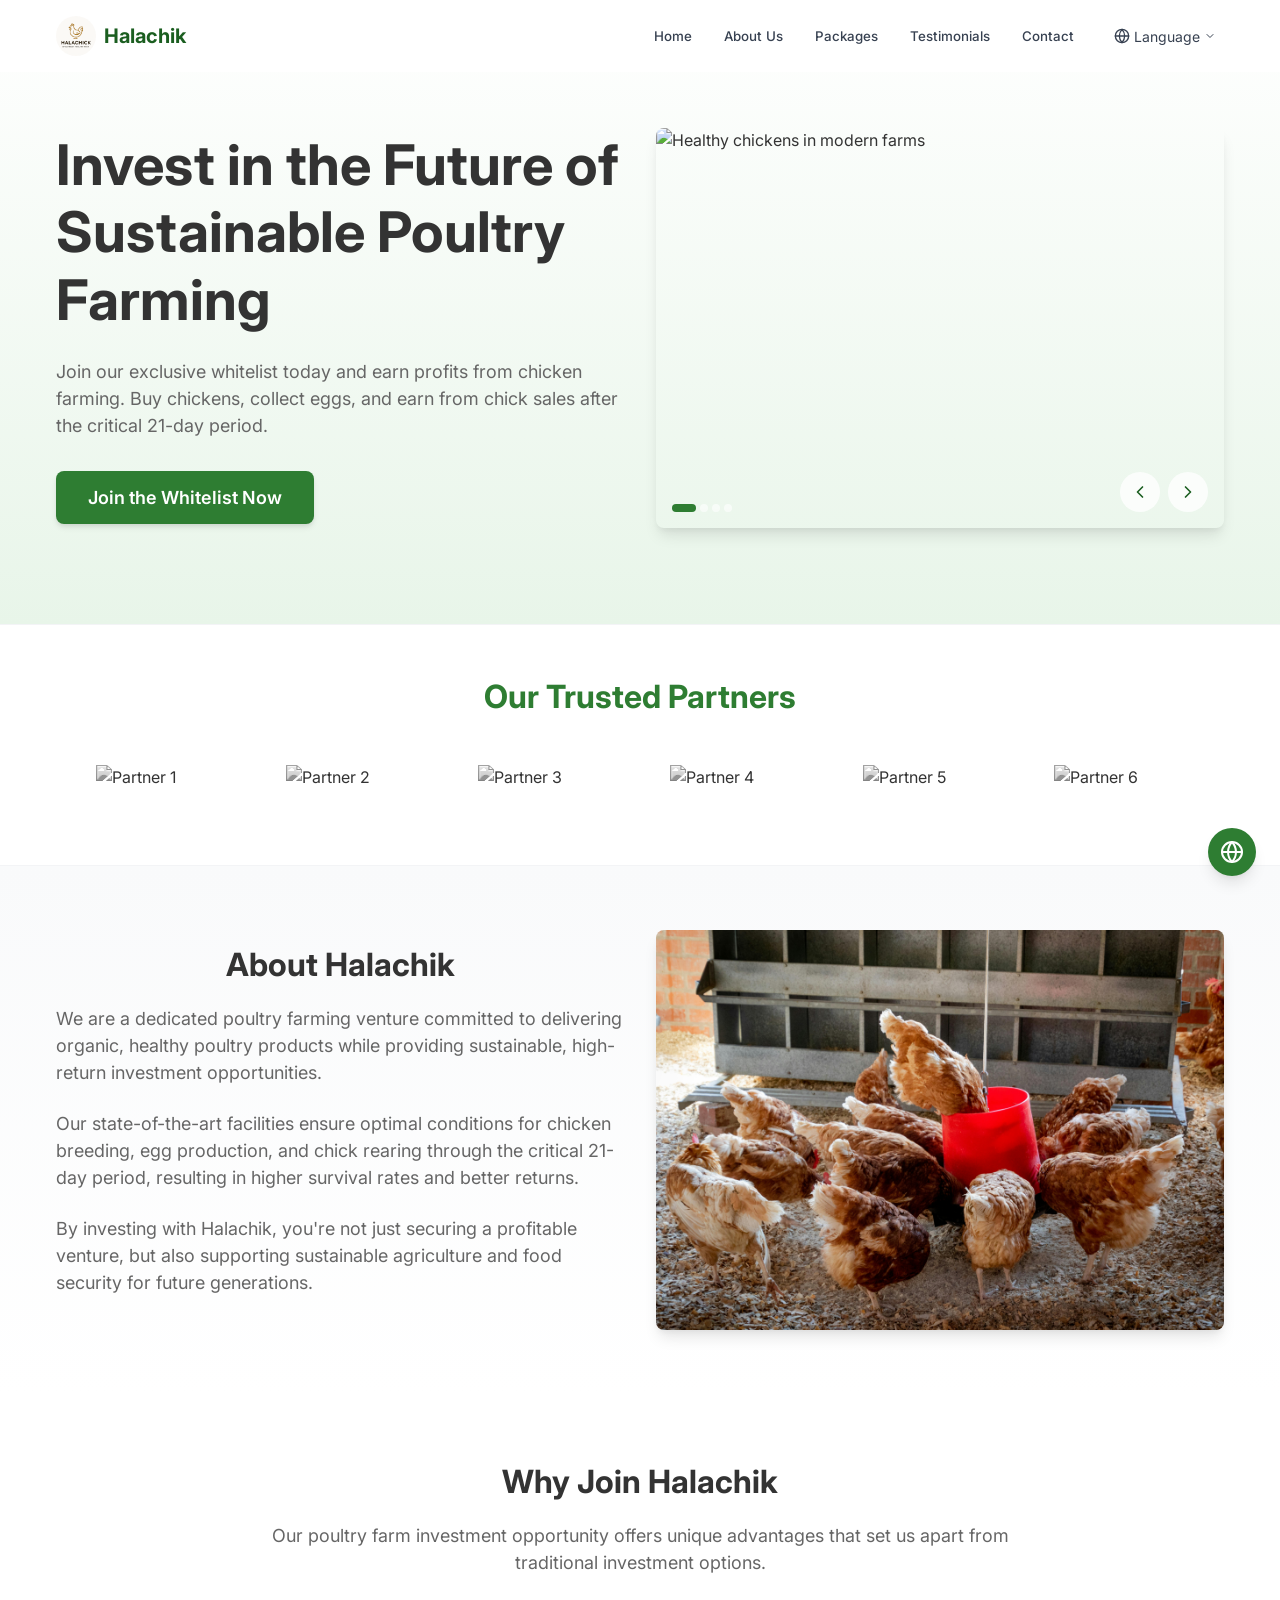
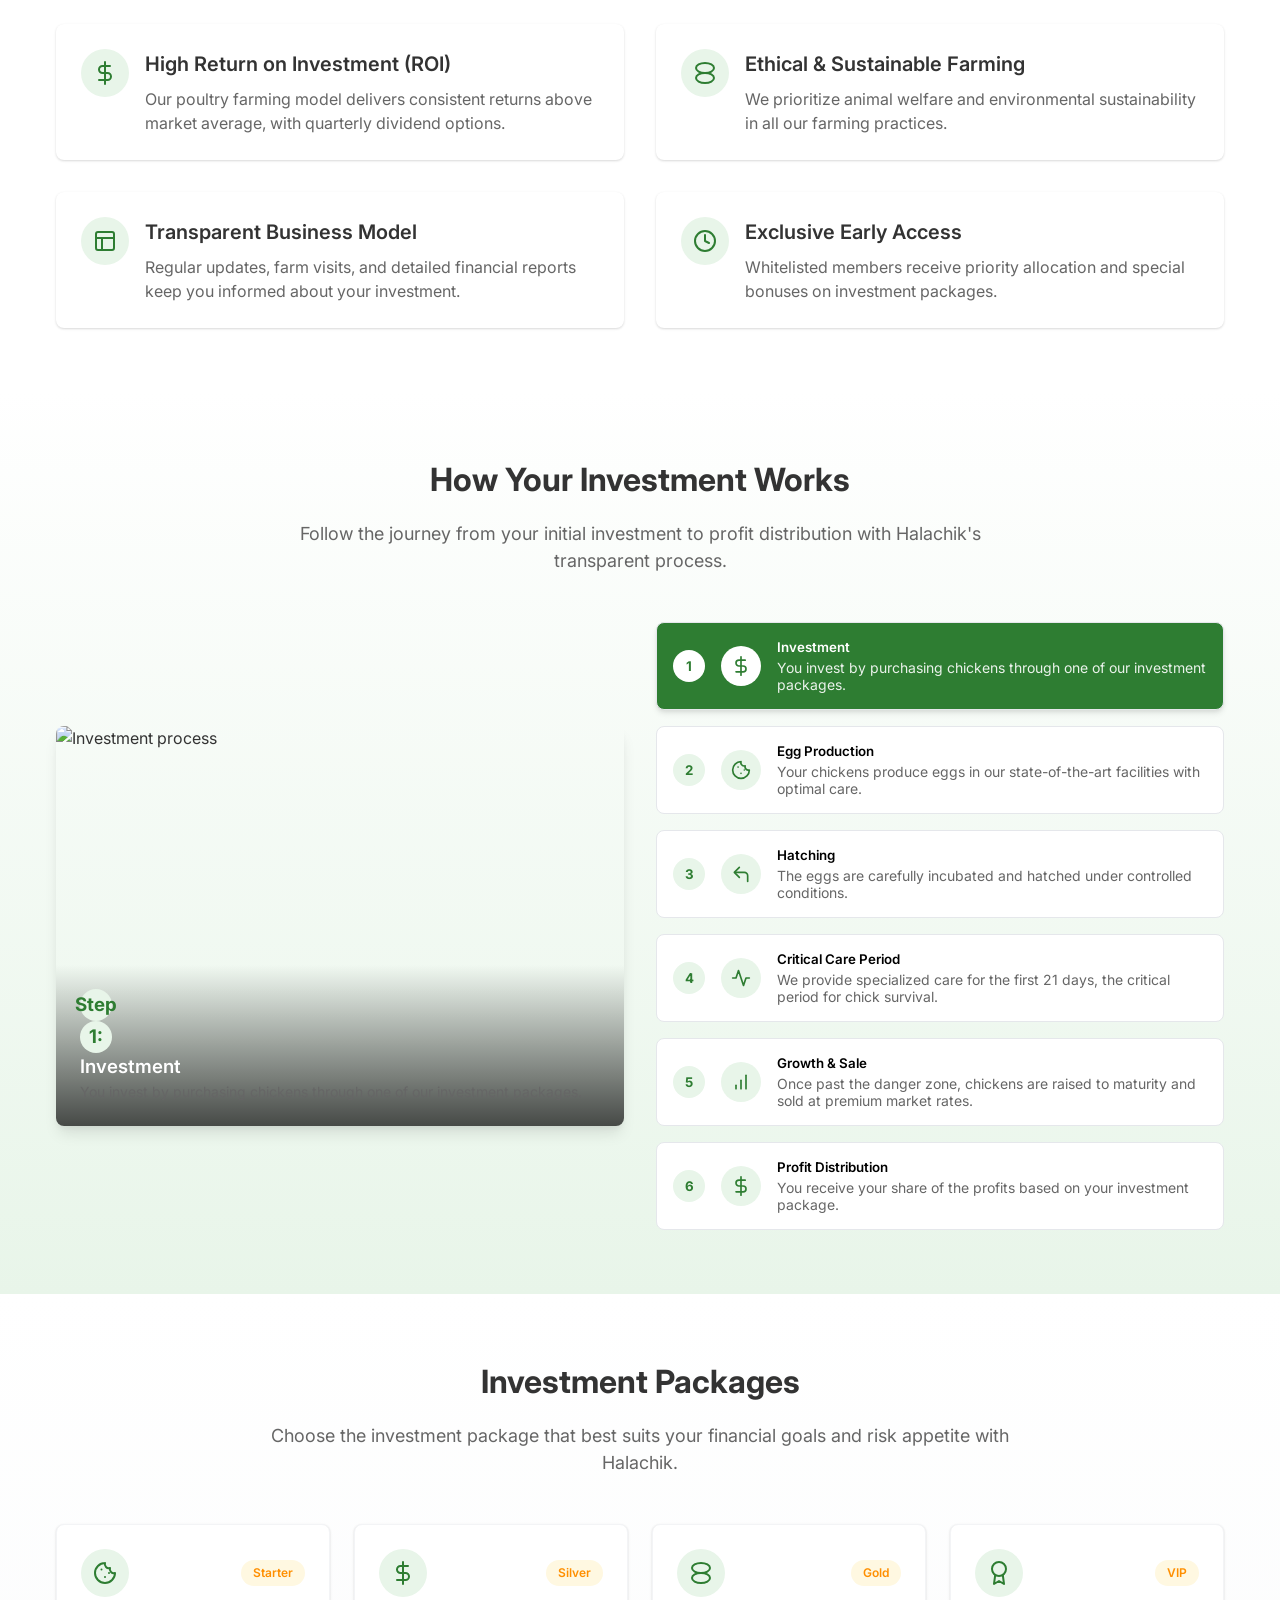
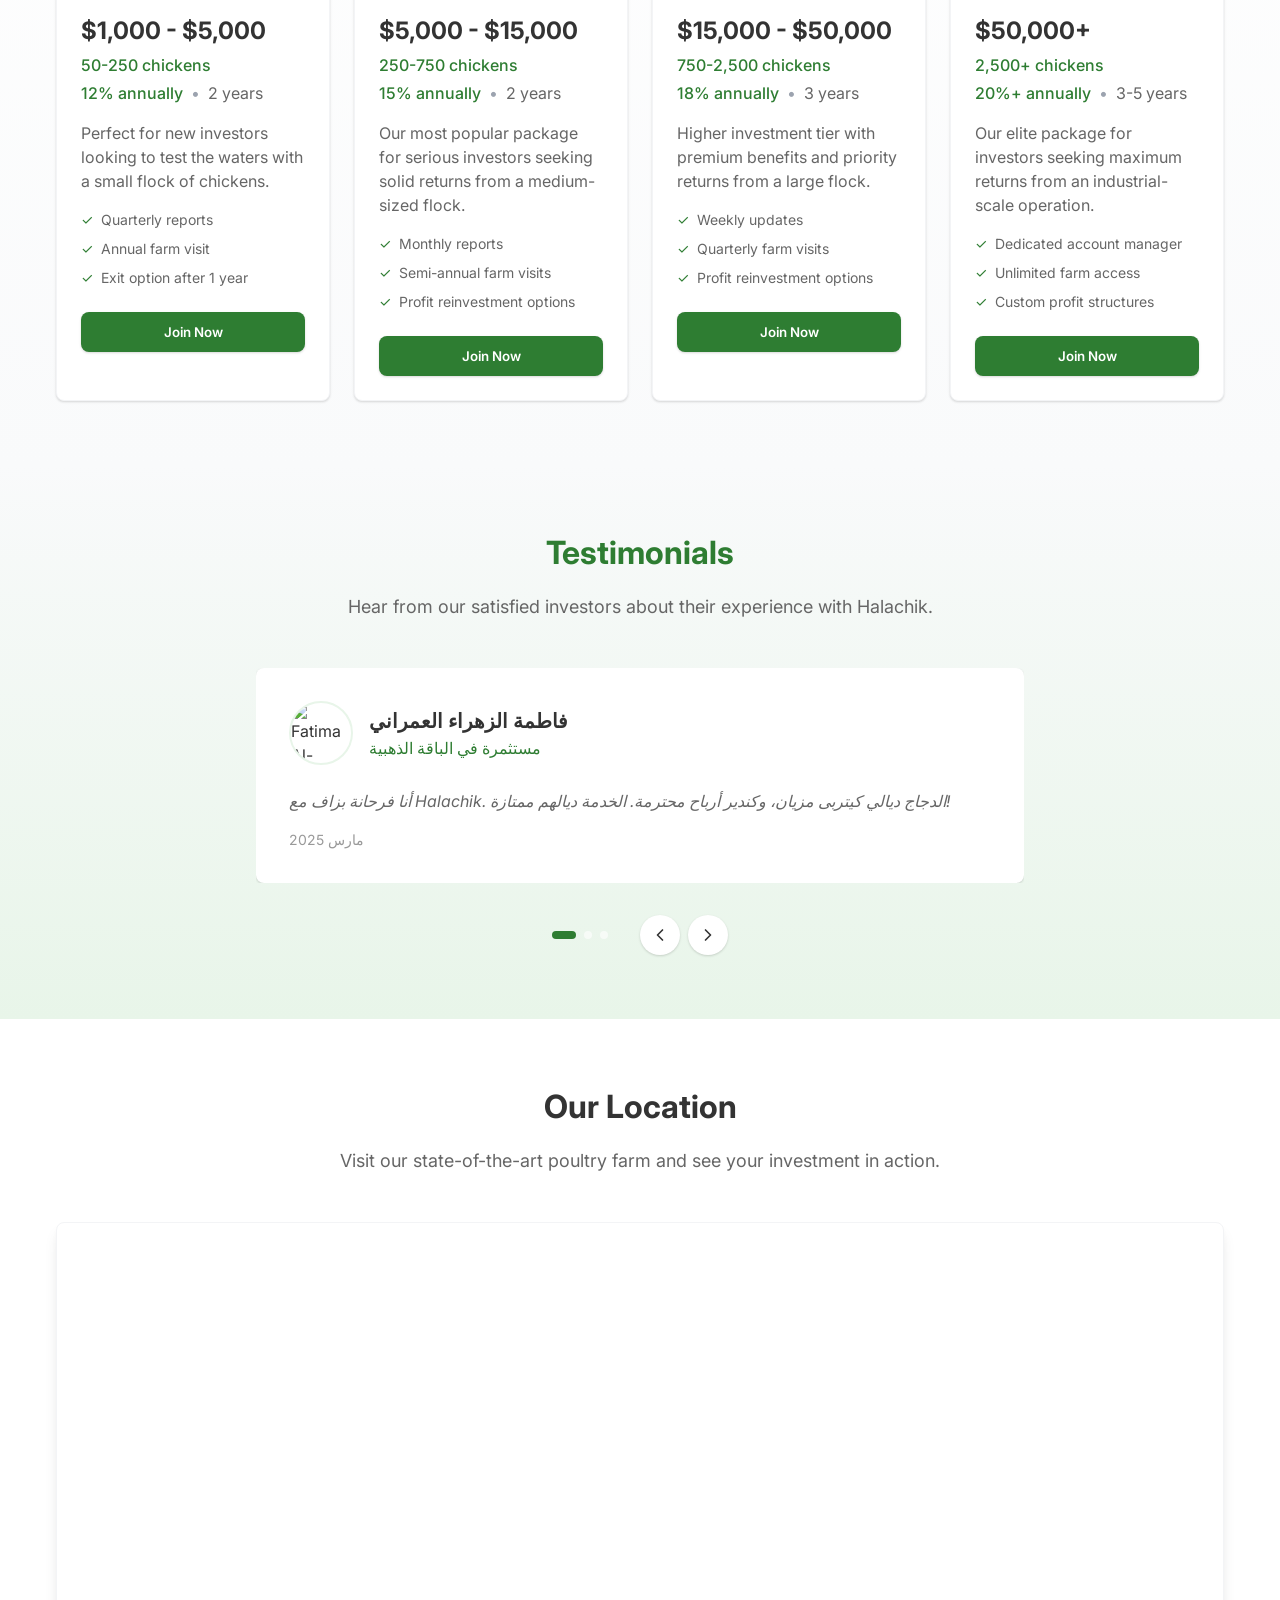
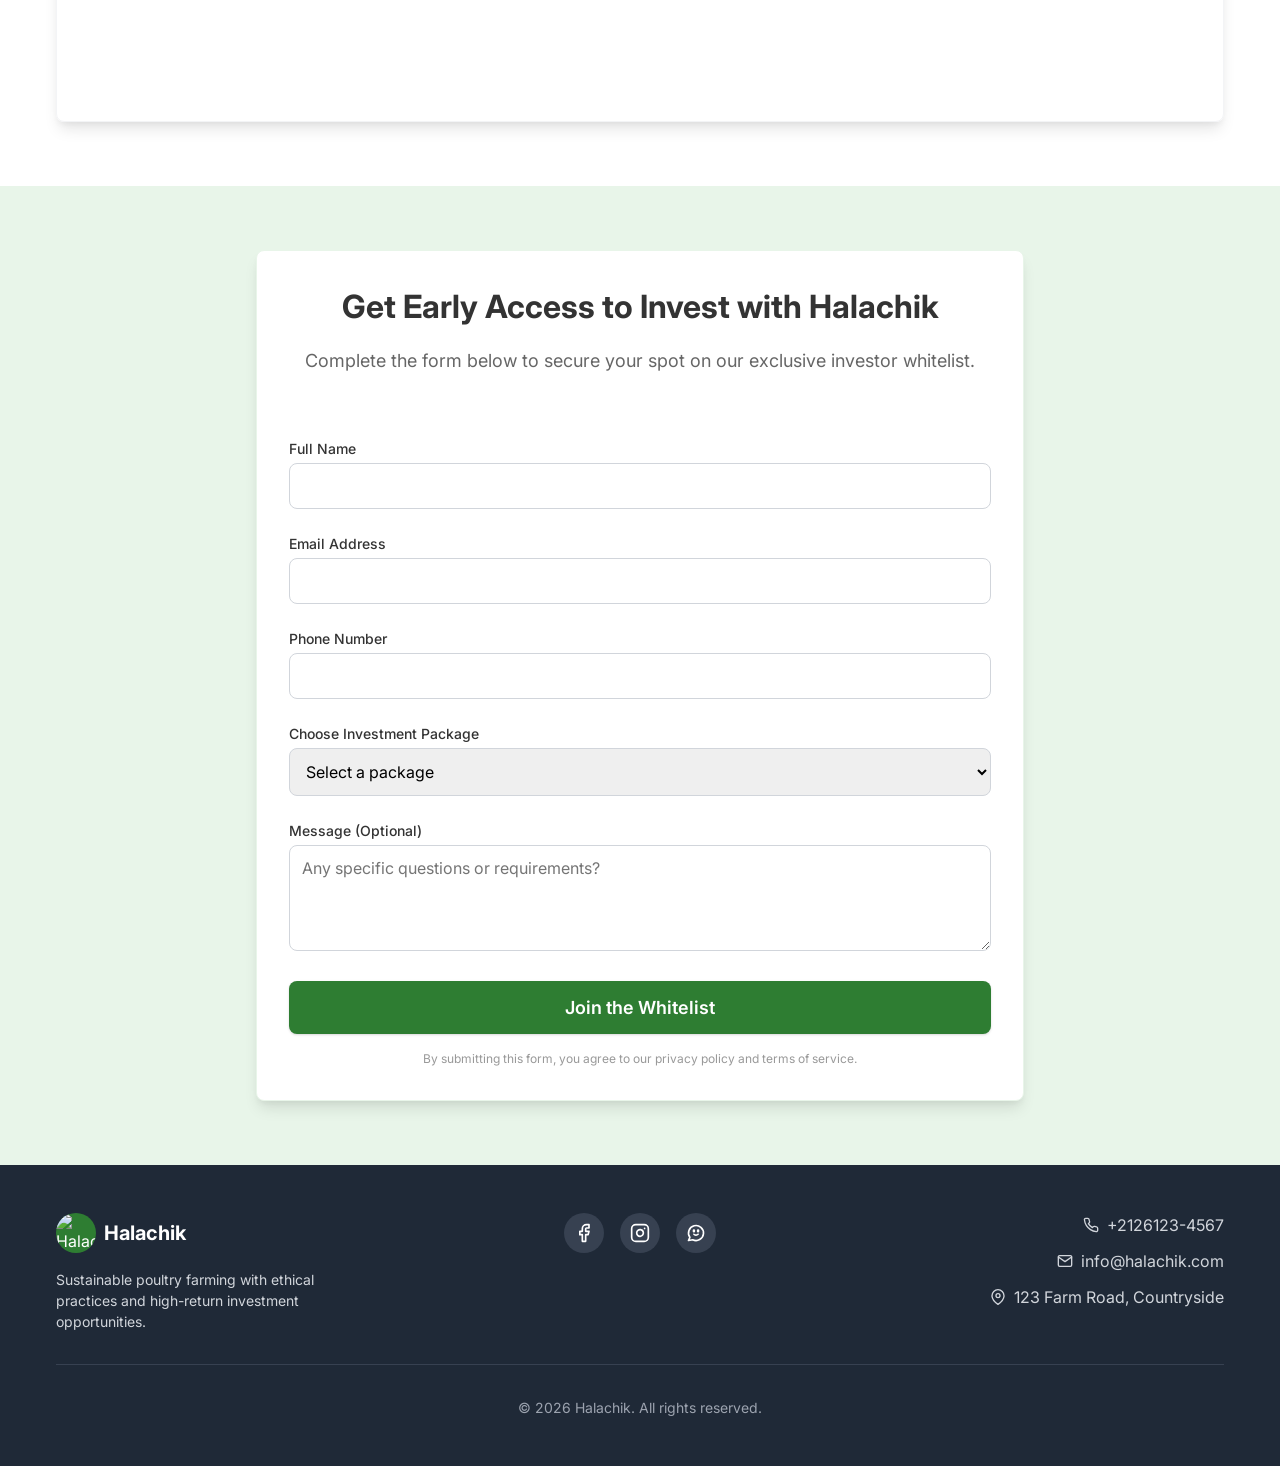
==== index.html @ 834b1f95 "Add files via upload" ====
<!DOCTYPE html>
<html lang="en">
<head>
  <meta charset="UTF-8">
  <meta name="viewport" content="width=device-width, initial-scale=1.0">
  <title>Halachik - Poultry Farm Investment</title>
  <meta name="description" content="Join Halachik's poultry farm investment whitelist and secure early access to a high-yield, ethical farming opportunity. Sustainable, transparent, and profitable.">
  <link rel="stylesheet" href="styles.css">
  <link href="https://fonts.googleapis.com/css2?family=Inter:wght@400;500;600;700&display=swap" rel="stylesheet">
</head>
<body>
  <!-- Loading Screen -->
  <div class="loading-screen">
    <div class="loading-container">
      <div class="chicken-loader">
        <div class="chicken-body"></div>
        <div class="chicken-wing"></div>
        <div class="chicken-head">
          <div class="chicken-comb"></div>
          <div class="chicken-eye"></div>
          <div class="chicken-beak"></div>
        </div>
        <div class="chicken-legs">
          <div class="chicken-leg"></div>
          <div class="chicken-leg"></div>
        </div>
      </div>
      <p class="loading-text">HALACHICK</p>
    </div>
  </div>

  <!-- Header -->
  <header class="header">
    <div class="container header-container">
      <div class="logo">
        <a href="/" class="logo-link">
          <div class="logo-image">
            <img src="img/logo.png" alt="Halachik Logo" width="40" height="40">
          </div>
          <span class="logo-text">Halachik</span>
        </a>
      </div>

      <!-- Desktop Navigation -->
      <nav class="desktop-nav">
        <button class="nav-link" data-scroll="#home" data-i18n="nav.home">Home</button>
        <button class="nav-link" data-scroll="#about" data-i18n="nav.about">About Us</button>
        <button class="nav-link" data-scroll="#packages" data-i18n="nav.packages">Packages</button>
        <button class="nav-link" data-scroll="#testimonials" data-i18n="nav.testimonials">Testimonials</button>
        <button class="nav-link" data-scroll="#contact" data-i18n="nav.contact">Contact</button>
        <div class="language-dropdown">
          <button class="language-button">
            <svg xmlns="http://www.w3.org/2000/svg" width="16" height="16" viewBox="0 0 24 24" fill="none" stroke="currentColor" stroke-width="2" stroke-linecap="round" stroke-linejoin="round" class="globe-icon">
              <circle cx="12" cy="12" r="10"></circle>
              <line x1="2" y1="12" x2="22" y2="12"></line>
              <path d="M12 2a15.3 15.3 0 0 1 4 10 15.3 15.3 0 0 1-4 10 15.3 15.3 0 0 1-4-10 15.3 15.3 0 0 1 4-10z"></path>
            </svg>
            <span data-i18n="language">Language</span>
            <svg xmlns="http://www.w3.org/2000/svg" width="12" height="12" viewBox="0 0 24 24" fill="none" stroke="currentColor" stroke-width="2" stroke-linecap="round" stroke-linejoin="round" class="chevron-icon">
              <polyline points="6 9 12 15 18 9"></polyline>
            </svg>
          </button>
          <div class="language-menu">
            <button class="language-option" data-lang="en" data-i18n="language.english">🇺🇸 English</button>
            <button class="language-option" data-lang="fr" data-i18n="language.french">🇫🇷 Français</button>
            <button class="language-option" data-lang="ar" data-i18n="language.arabic">🇸🇦 العربية</button>
          </div>
        </div>
      </nav>

      <!-- Mobile Navigation Toggle -->
      <div class="mobile-nav-toggle">
        <div class="language-dropdown mobile-language-dropdown">
          <button class="language-button">
            <svg xmlns="http://www.w3.org/2000/svg" width="16" height="16" viewBox="0 0 24 24" fill="none" stroke="currentColor" stroke-width="2" stroke-linecap="round" stroke-linejoin="round" class="globe-icon">
              <circle cx="12" cy="12" r="10"></circle>
              <line x1="2" y1="12" x2="22" y2="12"></line>
              <path d="M12 2a15.3 15.3 0 0 1 4 10 15.3 15.3 0 0 1-4 10 15.3 15.3 0 0 1-4-10 15.3 15.3 0 0 1 4-10z"></path>
            </svg>
          </button>
          <div class="language-menu">
            <button class="language-option" data-lang="en" data-i18n="language.english">🇺🇸 English</button>
            <button class="language-option" data-lang="fr" data-i18n="language.french">🇫🇷 Français</button>
            <button class="language-option" data-lang="ar" data-i18n="language.arabic">🇸🇦 العربية</button>
          </div>
        </div>
        <button class="menu-toggle">
          <svg xmlns="http://www.w3.org/2000/svg" width="24" height="24" viewBox="0 0 24 24" fill="none" stroke="currentColor" stroke-width="2" stroke-linecap="round" stroke-linejoin="round" class="menu-icon">
            <line x1="3" y1="12" x2="21" y2="12"></line>
            <line x1="3" y1="6" x2="21" y2="6"></line>
            <line x1="3" y1="18" x2="21" y2="18"></line>
          </svg>
        </button>
      </div>
    </div>

    <!-- Mobile Navigation Menu -->
    <div class="mobile-nav">
      <div class="container mobile-nav-container">
        <button class="nav-link" data-scroll="#home" data-i18n="nav.home">Home</button>
        <button class="nav-link" data-scroll="#about" data-i18n="nav.about">About Us</button>
        <button class="nav-link" data-scroll="#packages" data-i18n="nav.packages">Packages</button>
        <button class="nav-link" data-scroll="#testimonials" data-i18n="nav.testimonials">Testimonials</button>
        <button class="nav-link" data-scroll="#contact" data-i18n="nav.contact">Contact</button>
      </div>
    </div>
  </header>

  <main>
    <!-- Hero Section -->
    <section id="home" class="hero-section">
      <div class="container hero-container">
        <div class="hero-content">
          <h1 class="hero-title" data-i18n="hero.title">Invest in the Future of <span class="highlight">Sustainable</span> Poultry Farming</h1>
          <p class="hero-subtitle" data-i18n="hero.subtitle">Join our exclusive whitelist today and earn profits from chicken farming. Buy chickens, collect eggs, and earn from chick sales after the critical 21-day period.</p>
          <button class="cta-button" data-scroll="#contact" data-i18n="hero.cta">Join the Whitelist Now</button>
        </div>

        <div class="hero-slider">
          <div class="slides">
            <div class="slide active">
              <img src="https://images.unsplash.com/photo-1548550023-2bdb3c5beed7?q=80&w=1200&auto=format&fit=crop" alt="Healthy chickens in modern farms">
            </div>
            <div class="slide">
              <img src="img/hatch.jpg" alt="Fresh farm eggs">
            </div>
            <div class="slide">
              <img src="img/baby.jpg" alt="Baby chicks hatching">
            </div>
            <div class="slide">
              <img src="img/pack.jpg" alt="baby chickens in farm">
            </div>
          </div>

          <div class="slider-controls">
            <button class="prev-slide" aria-label="Previous slide">
              <svg xmlns="http://www.w3.org/2000/svg" width="20" height="20" viewBox="0 0 24 24" fill="none" stroke="currentColor" stroke-width="2" stroke-linecap="round" stroke-linejoin="round">
                <polyline points="15 18 9 12 15 6"></polyline>
              </svg>
            </button>
            <button class="next-slide" aria-label="Next slide">
              <svg xmlns="http://www.w3.org/2000/svg" width="20" height="20" viewBox="0 0 24 24" fill="none" stroke="currentColor" stroke-width="2" stroke-linecap="round" stroke-linejoin="round">
                <polyline points="9 18 15 12 9 6"></polyline>
              </svg>
            </button>
          </div>

          <div class="slider-dots">
            <button class="dot active" data-slide="0" aria-label="Go to slide 1"></button>
            <button class="dot" data-slide="1" aria-label="Go to slide 2"></button>
            <button class="dot" data-slide="2" aria-label="Go to slide 3"></button>
            <button class="dot" data-slide="3" aria-label="Go to slide 4"></button>
          </div>
        </div>
      </div>
    </section>

    <!-- Partners Section -->
    <section class="partners-section">
      <div class="container">
        <h2 class="section-title"><span class="highlight" data-i18n="partners.title">Our Trusted Partners</span></h2>

        <div class="partners-slider">
          <div class="partners-track">
            <div class="partner">
              <img src="assets/partner1.svg" alt="Partner 1">
            </div>
            <div class="partner">
              <img src="assets/partner2.svg" alt="Partner 2">
            </div>
            <div class="partner">
              <img src="assets/partner3.svg" alt="Partner 3">
            </div>
            <div class="partner">
              <img src="assets/partner4.svg" alt="Partner 4">
            </div>
            <div class="partner">
              <img src="assets/partner5.svg" alt="Partner 5">
            </div>
            <div class="partner">
              <img src="assets/partner6.svg" alt="Partner 6">
            </div>
            <!-- Duplicate for infinite scroll -->
            <div class="partner">
              <img src="assets/partner1.svg" alt="Partner 1">
            </div>
            <div class="partner">
              <img src="assets/partner2.svg" alt="Partner 2">
            </div>
            <div class="partner">
              <img src="assets/partner3.svg" alt="Partner 3">
            </div>
            <div class="partner">
              <img src="assets/partner4.svg" alt="Partner 4">
            </div>
            <div class="partner">
              <img src="assets/partner5.svg" alt="Partner 5">
            </div>
            <div class="partner">
              <img src="assets/partner6.svg" alt="Partner 6">
            </div>
          </div>
        </div>
      </div>
    </section>

    <!-- About Section -->
    <section id="about" class="about-section">
      <div class="container">
        <div class="about-grid">
          <div class="about-content">
            <h2 class="section-title" data-i18n="about.title">About <span class="highlight">Halachik</span></h2>
            <p class="about-text" data-i18n="about.p1">We are a dedicated poultry farming venture committed to delivering organic, healthy poultry products while providing sustainable, high-return investment opportunities.</p>
            <p class="about-text" data-i18n="about.p2">Our state-of-the-art facilities ensure optimal conditions for chicken breeding, egg production, and chick rearing through the critical 21-day period, resulting in higher survival rates and better returns.</p>
            <p class="about-text" data-i18n="about.p3">By investing with Halachik, you're not just securing a profitable venture, but also supporting sustainable agriculture and food security for future generations.</p>
          </div>

          <div class="about-image">
            <img src="img/red.jpg" alt="Modern poultry farm">
            <div class="image-overlay">
              <p data-i18n="about.image">Halachik's modern poultry farming facility</p>
            </div>
          </div>
        </div>
      </div>
    </section>

    

    <!-- Why Join Section -->
    <section class="why-join-section">
      <div class="patern-bg"></div>
      <div class="container">
        <div class="section-header">
          <h2 class="section-title" data-i18n="why.title">Why Join <span class="highlight">Halachik</span></h2>
          <p class="section-subtitle" data-i18n="why.subtitle">Our poultry farm investment opportunity offers unique advantages that set us apart from traditional investment options.</p>
        </div>

        <div class="benefits-grid">
          <div class="benefit-card">
            <div class="benefit-icon">
              <svg xmlns="http://www.w3.org/2000/svg" width="24" height="24" viewBox="0 0 24 24" fill="none" stroke="currentColor" stroke-width="2" stroke-linecap="round" stroke-linejoin="round">
                <line x1="12" y1="1" x2="12" y2="23"></line>
                <path d="M17 5H9.5a3.5 3.5 0 0 0 0 7h5a3.5 3.5 0 0 1 0 7H6"></path>
              </svg>
            </div>
            <div class="benefit-content">
              <h3 class="benefit-title" data-i18n="why.benefit1.title">High Return on Investment (ROI)</h3>
              <p class="benefit-description" data-i18n="why.benefit1.desc">Our poultry farming model delivers consistent returns above market average, with quarterly dividend options.</p>
            </div>
          </div>

          <div class="benefit-card">
            <div class="benefit-icon">
              <svg xmlns="http://www.w3.org/2000/svg" width="24" height="24" viewBox="0 0 24 24" fill="none" stroke="currentColor" stroke-width="2" stroke-linecap="round" stroke-linejoin="round">
                <path d="M12 22c4.97 0 9-2.24 9-5s-4.03-5-9-5-9 2.24-9 5 4.03 5 9 5z"></path>
                <path d="M12 12c4.97 0 9-2.24 9-5s-4.03-5-9-5-9 2.24-9 5 4.03 5 9 5z"></path>
              </svg>
            </div>
            <div class="benefit-content">
              <h3 class="benefit-title" data-i18n="why.benefit2.title">Ethical & Sustainable Farming</h3>
              <p class="benefit-description" data-i18n="why.benefit2.desc">We prioritize animal welfare and environmental sustainability in all our farming practices.</p>
            </div>
          </div>

          <div class="benefit-card">
            <div class="benefit-icon">
              <svg xmlns="http://www.w3.org/2000/svg" width="24" height="24" viewBox="0 0 24 24" fill="none" stroke="currentColor" stroke-width="2" stroke-linecap="round" stroke-linejoin="round">
                <rect x="3" y="3" width="18" height="18" rx="2" ry="2"></rect>
                <line x1="3" y1="9" x2="21" y2="9"></line>
                <line x1="9" y1="21" x2="9" y2="9"></line>
              </svg>
            </div>
            <div class="benefit-content">
              <h3 class="benefit-title" data-i18n="why.benefit3.title">Transparent Business Model</h3>
              <p class="benefit-description" data-i18n="why.benefit3.desc">Regular updates, farm visits, and detailed financial reports keep you informed about your investment.</p>
            </div>
          </div>

          <div class="benefit-card">
            <div class="benefit-icon">
              <svg xmlns="http://www.w3.org/2000/svg" width="24" height="24" viewBox="0 0 24 24" fill="none" stroke="currentColor" stroke-width="2" stroke-linecap="round" stroke-linejoin="round">
                <circle cx="12" cy="12" r="10"></circle>
                <polyline points="12 6 12 12 16 14"></polyline>
              </svg>
            </div>
            <div class="benefit-content">
              <h3 class="benefit-title" data-i18n="why.benefit4.title">Exclusive Early Access</h3>
              <p class="benefit-description" data-i18n="why.benefit4.desc">Whitelisted members receive priority allocation and special bonuses on investment packages.</p>
            </div>
          </div>
        </div>
      </div>
    </section>

    <!-- Investment Process Section -->
    <section class="process-section">
      <div class="container">
        <div class="section-header">
          <h2 class="section-title" data-i18n="process.title">How Your <span class="highlight">Investment</span> Works</h2>
          <p class="section-subtitle" data-i18n="process.subtitle">Follow the journey from your initial investment to profit distribution with Halachik's transparent process.</p>
        </div>

        <div class="process-grid">
          <div class="process-image">
            <img src="https://images.unsplash.com/photo-1548550023-2bdb3c5beed7?q=80&w=800&auto=format&fit=crop" alt="Investment process" class="active" data-step="1">
            <img src="https://images.unsplash.com/photo-1569127959161-2b1297b2d9a6?q=80&w=800&auto=format&fit=crop" alt="Egg production" data-step="2">
            <img src="https://images.unsplash.com/photo-1587825045005-c9ee0f0a26a0?q=80&w=800&auto=format&fit=crop" alt="Hatching" data-step="3">
            <img src="https://images.unsplash.com/photo-1552728089-57bdde30beb3?q=80&w=800&auto=format&fit=crop" alt="Critical care" data-step="4">
            <img src="https://images.unsplash.com/photo-1563699182-58375278da4f?q=80&w=800&auto=format&fit=crop" alt="Growth and sale" data-step="5">
            <img src="https://images.unsplash.com/photo-1579621970590-9d624316904b?q=80&w=800&auto=format&fit=crop" alt="Profit distribution" data-step="6">
            <div class="image-caption">
              <h3><span class="step-number" data-i18n="process.step">Step</span> <span class="step-number">1:</span> <span class="step-title" data-i18n="process.step1.title">Investment</span></h3>
              <p class="step-description" data-i18n="process.step1.desc">You invest by purchasing chickens through one of our investment packages.</p>
            </div>
          </div>

          <div class="process-steps">
            <button class="process-step active" data-step="1">
              <div class="step-number">1</div>
              <div class="step-content">
                <div class="step-icon">
                  <svg xmlns="http://www.w3.org/2000/svg" width="20" height="20" viewBox="0 0 24 24" fill="none" stroke="currentColor" stroke-width="2" stroke-linecap="round" stroke-linejoin="round">
                    <line x1="12" y1="1" x2="12" y2="23"></line>
                    <path d="M17 5H9.5a3.5 3.5 0 0 0 0 7h5a3.5 3.5 0 0 1 0 7H6"></path>
                  </svg>
                </div>
                <div>
                  <h4 data-i18n="process.step1.title">Investment</h4>
                  <p class="step-description" data-i18n="process.step1.desc">You invest by purchasing chickens through one of our investment packages.</p>
                </div>
              </div>
            </button>

            <button class="process-step" data-step="2">
              <div class="step-number">2</div>
              <div class="step-content">
                <div class="step-icon">
                  <svg xmlns="http://www.w3.org/2000/svg" width="20" height="20" viewBox="0 0 24 24" fill="none" stroke="currentColor" stroke-width="2" stroke-linecap="round" stroke-linejoin="round">
                    <path d="M12 2a10 10 0 1 0 10 10 4 4 0 0 1-5-5 4 4 0 0 1-5-5"></path>
                    <path d="M8.5 8.5v.01"></path>
                    <path d="M16 12v.01"></path>
                    <path d="M12 16v.01"></path>
                  </svg>
                </div>
                <div>
                  <h4 data-i18n="process.step2.title">Egg Production</h4>
                  <p class="step-description" data-i18n="process.step2.desc">Your chickens produce eggs in our state-of-the-art facilities with optimal care.</p>
                </div>
              </div>
            </button>

            <button class="process-step" data-step="3">
              <div class="step-number">3</div>
              <div class="step-content">
                <div class="step-icon">
                  <svg xmlns="http://www.w3.org/2000/svg" width="20" height="20" viewBox="0 0 24 24" fill="none" stroke="currentColor" stroke-width="2" stroke-linecap="round" stroke-linejoin="round">
                    <path d="M10 16l-6-6 6-6"></path>
                    <path d="M20 21v-7a4 4 0 0 0-4-4H5"></path>
                  </svg>
                </div>
                <div>
                  <h4 data-i18n="process.step3.title">Hatching</h4>
                  <p class="step-description" data-i18n="process.step3.desc">The eggs are carefully incubated and hatched under controlled conditions.</p>
                </div>
              </div>
            </button>

            <button class="process-step" data-step="4">
              <div class="step-number">4</div>
              <div class="step-content">
                <div class="step-icon">
                  <svg xmlns="http://www.w3.org/2000/svg" width="20" height="20" viewBox="0 0 24 24" fill="none" stroke="currentColor" stroke-width="2" stroke-linecap="round" stroke-linejoin="round">
                    <path d="M22 12h-4l-3 9L9 3l-3 9H2"></path>
                  </svg>
                </div>
                <div>
                  <h4 data-i18n="process.step4.title">Critical Care Period</h4>
                  <p class="step-description" data-i18n="process.step4.desc">We provide specialized care for the first 21 days, the critical period for chick survival.</p>
                </div>
              </div>
            </button>

            <button class="process-step" data-step="5">
              <div class="step-number">5</div>
              <div class="step-content">
                <div class="step-icon">
                  <svg xmlns="http://www.w3.org/2000/svg" width="20" height="20" viewBox="0 0 24 24" fill="none" stroke="currentColor" stroke-width="2" stroke-linecap="round" stroke-linejoin="round">
                    <path d="M12 20V10"></path>
                    <path d="M18 20V4"></path>
                    <path d="M6 20v-4"></path>
                  </svg>
                </div>
                <div>
                  <h4 data-i18n="process.step5.title">Growth & Sale</h4>
                  <p class="step-description" data-i18n="process.step5.desc">Once past the danger zone, chickens are raised to maturity and sold at premium market rates.</p>
                </div>
              </div>
            </button>

            <button class="process-step" data-step="6">
              <div class="step-number">6</div>
              <div class="step-content">
                <div class="step-icon">
                  <svg xmlns="http://www.w3.org/2000/svg" width="20" height="20" viewBox="0 0 24 24" fill="none" stroke="currentColor" stroke-width="2" stroke-linecap="round" stroke-linejoin="round">
                    <path d="M12 1v22"></path>
                    <path d="M17 5H9.5a3.5 3.5 0 0 0 0 7h5a3.5 3.5 0 0 1 0 7H6"></path>
                  </svg>
                </div>
                <div>
                  <h4 data-i18n="process.step6.title">Profit Distribution</h4>
                  <p class="step-description" data-i18n="process.step6.desc">You receive your share of the profits based on your investment package.</p>
                </div>
              </div>
            </button>
          </div>
        </div>
      </div>
    </section>

    <!-- Packages Section -->
    <section id="packages" class="packages-section">
      <div class="container">
        <div class="section-header">
          <h2 class="section-title" data-i18n="packages.title"><span class="highlight">Investment</span> Packages</h2>
          <p class="section-subtitle" data-i18n="packages.subtitle">Choose the investment package that best suits your financial goals and risk appetite with Halachik.</p>
        </div>

        <div class="packages-grid">
          <div class="package-card" data-package="starter">
            <div class="vine-animation left">
              <svg width="50" height="200" viewBox="0 0 50 200" fill="none" xmlns="http://www.w3.org/2000/svg">
                <path class="vine-path" d="M0,200 Q20,180 10,150 Q0,120 20,100 Q40,80 30,50 Q20,20 40,0"></path>
                <path class="vine-path" d="M15,125 Q25,125 35,115"></path>
                <path class="vine-path" d="M25,75 Q35,75 45,65"></path>
                <path class="vine-path" d="M5,175 Q15,175 25,165"></path>
                <path class="vine-leaf vine-leaf-1" d="M35,115 Q40,110 35,105 Q30,110 35,115 Z"></path>
                <path class="vine-leaf vine-leaf-2" d="M45,65 Q50,60 45,55 Q40,60 45,65 Z"></path>
                <path class="vine-leaf vine-leaf-3" d="M25,165 Q30,160 25,155 Q20,160 25,165 Z"></path>
                <path class="vine-leaf vine-leaf-4" d="M40,0 Q45,-5 50,0 Q45,5 40,0 Z"></path>
              </svg>
            </div>
            <div class="package-header">
              <div class="package-icon">
                <svg xmlns="http://www.w3.org/2000/svg" width="24" height="24" viewBox="0 0 24 24" fill="none" stroke="currentColor" stroke-width="2" stroke-linecap="round" stroke-linejoin="round">
                  <path d="M12 2a10 10 0 1 0 10 10 4 4 0 0 1-5-5 4 4 0 0 1-5-5"></path>
                  <path d="M8.5 8.5v.01"></path>
                  <path d="M16 12v.01"></path>
                  <path d="M12 16v.01"></path>
                </svg>
              </div>
              <span class="package-badge" data-i18n="packages.starter">Starter</span>
            </div>
            <div class="package-details">
              <h3 class="package-price">$1,000 - $5,000</h3>
              <div class="package-info">
                <span class="chickens">50-250 chickens</span>
              </div>
              <div class="package-info">
                <span class="roi">12% <span data-i18n="packages.annually">annually</span></span>
                <span class="separator">•</span>
                <span class="timeframe">2 years</span>
              </div>
            </div>
            <p class="package-description" data-i18n="packages.starter.desc">Perfect for new investors looking to test the waters with a small flock of chickens.</p>
            <ul class="package-features">
              <li data-i18n="packages.feature.reports.quarterly">Quarterly reports</li>
              <li data-i18n="packages.feature.visit.annual">Annual farm visit</li>
              <li data-i18n="packages.feature.exit">Exit option after 1 year</li>
            </ul>
            <button class="package-button" data-scroll="#contact" data-i18n="packages.join">Join Now</button>
          </div>

          <div class="package-card" data-package="silver">
            <div class="vine-animation bottom">
              <svg width="200" height="50" viewBox="0 0 200 50" fill="none" xmlns="http://www.w3.org/2000/svg">
                <path class="vine-path" d="M0,0 Q20,20 50,10 Q80,0 100,20 Q120,40 150,30 Q180,20 200,40"></path>
                <path class="vine-path" d="M75,15 Q75,25 65,35"></path>
                <path class="vine-path" d="M125,25 Q125,35 115,45"></path>
                <path class="vine-path" d="M25,5 Q25,15 15,25"></path>
                <path class="vine-leaf vine-leaf-1" d="M65,35 Q60,40 55,35 Q60,30 65,35 Z"></path>
                <path class="vine-leaf vine-leaf-2" d="M115,45 Q110,50 105,45 Q110,40 115,45 Z"></path>
                <path class="vine-leaf vine-leaf-3" d="M15,25 Q10,30 5,25 Q10,20 15,25 Z"></path>
                <path class="vine-leaf vine-leaf-4" d="M200,40 Q195,45 190,40 Q195,35 200,40 Z"></path>
              </svg>
            </div>
            <div class="package-header">
              <div class="package-icon">
                <svg xmlns="http://www.w3.org/2000/svg" width="24" height="24" viewBox="0 0 24 24" fill="none" stroke="currentColor" stroke-width="2" stroke-linecap="round" stroke-linejoin="round">
                  <line x1="12" y1="1" x2="12" y2="23"></line>
                  <path d="M17 5H9.5a3.5 3.5 0 0 0 0 7h5a3.5 3.5 0 0 1 0 7H6"></path>
                </svg>
              </div>
              <span class="package-badge" data-i18n="packages.silver">Silver</span>
            </div>
            <div class="package-details">
              <h3 class="package-price">$5,000 - $15,000</h3>
              <div class="package-info">
                <span class="chickens">250-750 chickens</span>
              </div>
              <div class="package-info">
                <span class="roi">15% <span data-i18n="packages.annually">annually</span></span>
                <span class="separator">•</span>
                <span class="timeframe">2 years</span>
              </div>
            </div>
            <p class="package-description" data-i18n="packages.silver.desc">Our most popular package for serious investors seeking solid returns from a medium-sized flock.</p>
            <ul class="package-features">
              <li data-i18n="packages.feature.reports.monthly">Monthly reports</li>
              <li data-i18n="packages.feature.visit.semiannual">Semi-annual farm visits</li>
              <li data-i18n="packages.feature.profit.reinvest">Profit reinvestment options</li>
            </ul>
            <button class="package-button" data-scroll="#contact" data-i18n="packages.join">Join Now</button>
          </div>

          <div class="package-card" data-package="gold">
            <div class="vine-animation top">
              <svg width="200" height="50" viewBox="0 0 200 50" fill="none" xmlns="http://www.w3.org/2000/svg">
                <path class="vine-path" d="M200,0 Q180,20 150,10 Q120,0 100,20 Q80,40 50,30 Q20,20 0,40"></path>
                <path class="vine-path" d="M125,15 Q125,25 115,35"></path>
                <path class="vine-path" d="M75,25 Q75,35 65,45"></path>
                <path class="vine-path" d="M175,5 Q175,15 165,25"></path>
                <path class="vine-leaf vine-leaf-1" d="M115,35 Q110,40 105,35 Q110,30 115,35 Z"></path>
                <path class="vine-leaf vine-leaf-2" d="M65,45 Q60,50 55,45 Q60,40 65,45 Z"></path>
                <path class="vine-leaf vine-leaf-3" d="M165,25 Q160,30 155,25 Q160,20 165,25 Z"></path>
                <path class="vine-leaf vine-leaf-4" d="M0,40 Q5,45 10,40 Q5,35 0,40 Z"></path>
              </svg>
            </div>
            <div class="package-header">
              <div class="package-icon">
                <svg xmlns="http://www.w3.org/2000/svg" width="24" height="24" viewBox="0 0 24 24" fill="none" stroke="currentColor" stroke-width="2" stroke-linecap="round" stroke-linejoin="round">
                  <path d="M12 22c4.97 0 9-2.24 9-5s-4.03-5-9-5-9 2.24-9 5 4.03 5 9 5z"></path>
                  <path d="M12 12c4.97 0 9-2.24 9-5s-4.03-5-9-5-9 2.24-9 5 4.03 5 9 5z"></path>
                </svg>
              </div>
              <span class="package-badge" data-i18n="packages.gold">Gold</span>
            </div>
            <div class="package-details">
              <h3 class="package-price">$15,000 - $50,000</h3>
              <div class="package-info">
                <span class="chickens">750-2,500 chickens</span>
              </div>
              <div class="package-info">
                <span class="roi">18% <span data-i18n="packages.annually">annually</span></span>
                <span class="separator">•</span>
                <span class="timeframe">3 years</span>
              </div>
            </div>
            <p class="package-description" data-i18n="packages.gold.desc">Higher investment tier with premium benefits and priority returns from a large flock.</p>
            <ul class="package-features">
              <li data-i18n="packages.feature.reports.weekly">Weekly updates</li>
              <li data-i18n="packages.feature.visit.quarterly">Quarterly farm visits</li>
              <li data-i18n="packages.feature.profit.reinvest">Profit reinvestment options</li>
            </ul>
            <button class="package-button" data-scroll="#contact" data-i18n="packages.join">Join Now</button>
          </div>

          <div class="package-card" data-package="vip">
            <div class="vine-animation right">
              <svg width="50" height="200" viewBox="0 0 50 200" fill="none" xmlns="http://www.w3.org/2000/svg">
                <path class="vine-path" d="M0,0 Q20,20 10,50 Q0,80 20,100 Q40,120 30,150 Q20,180 40,200"></path>
                <path class="vine-path" d="M15,75 Q25,75 35,65"></path>
                <path class="vine-path" d="M25,125 Q35,125 45,115"></path>
                <path class="vine-path" d="M5,25 Q15,25 25,15"></path>
                <path class="vine-leaf vine-leaf-1" d="M35,65 Q40,60 35,55 Q30,60 35,65 Z"></path>
                <path class="vine-leaf vine-leaf-2" d="M45,115 Q50,110 45,105 Q40,110 45,115 Z"></path>
                <path class="vine-leaf vine-leaf-3" d="M25,15 Q30,10 25,5 Q20,10 25,15 Z"></path>
                <path class="vine-leaf vine-leaf-4" d="M40,200 Q45,195 50,200 Q45,205 40,200 Z"></path>
              </svg>
            </div>
            <div class="package-header">
              <div class="package-icon">
                <svg xmlns="http://www.w3.org/2000/svg" width="24" height="24" viewBox="0 0 24 24" fill="none" stroke="currentColor" stroke-width="2" stroke-linecap="round" stroke-linejoin="round">
                  <circle cx="12" cy="8" r="7"></circle>
                  <polyline points="8.21 13.89 7 23 12 20 17 23 15.79 13.88"></polyline>
                </svg>
              </div>
              <span class="package-badge" data-i18n="packages.vip">VIP</span>
            </div>
            <div class="package-details">
              <h3 class="package-price">$50,000+</h3>
              <div class="package-info">
                <span class="chickens">2,500+ chickens</span>
              </div>
              <div class="package-info">
                <span class="roi">20%+ <span data-i18n="packages.annually">annually</span></span>
                <span class="separator">•</span>
                <span class="timeframe">3-5 years</span>
              </div>
            </div>
            <p class="package-description" data-i18n="packages.vip.desc">Our elite package for investors seeking maximum returns from an industrial-scale operation.</p>
            <ul class="package-features">
              <li data-i18n="packages.feature.manager">Dedicated account manager</li>
              <li data-i18n="packages.feature.visit.unlimited">Unlimited farm access</li>
              <li data-i18n="packages.feature.profit.custom">Custom profit structures</li>
            </ul>
            <button class="package-button" data-scroll="#contact" data-i18n="packages.join">Join Now</button>
          </div>
        </div>
      </div>
    </section>

    <!-- Testimonials Section -->
    <section id="testimonials" class="testimonials-section">
      <div class="container">
        <div class="section-header">
          <h2 class="section-title"><span class="highlight" data-i18n="testimonials.title">Testimonials</span></h2>
          <p class="section-subtitle" data-i18n="testimonials.subtitle">Hear from our satisfied investors about their experience with Halachik.</p>
        </div>

        <div class="testimonials-slider">
          <div class="testimonials-track">
            <div class="testimonial-card active">
              <div class="testimonial-header">
                <div class="testimonial-image">
                  <img src="assets/testimonial1.jpg" alt="Fatima Al-Amrani">
                </div>
                <div class="testimonial-author">
                  <h3>فاطمة الزهراء العمراني</h3>
                  <p>مستثمرة في الباقة الذهبية</p>
                </div>
              </div>
              <blockquote class="testimonial-quote">أنا فرحانة بزاف مع Halachik. الدجاج ديالي كيتربى مزيان، وكندير أرباح محترمة. الخدمة ديالهم ممتازة!</blockquote>
              <p class="testimonial-date">مارس 2025</p>
            </div>

            <div class="testimonial-card">
              <div class="testimonial-header">
                <div class="testimonial-image">
                  <img src="assets/testimonial2.jpg" alt="Youssef Benali">
                </div>
                <div class="testimonial-author">
                  <h3>يوسف بنعلي</h3>
                  <p>مستثمر في الباقة الفضية</p>
                </div>
              </div>
              <blockquote class="testimonial-quote">كنت متردد فالبداية، ولكن منين شفت الشفافية ديال Halachik، وليت مطمئن. كيعطيوك كلشي المعلومات اللي خاصك.</blockquote>
              <p class="testimonial-date">يناير 2025</p>
            </div>

            <div class="testimonial-card">
              <div class="testimonial-header">
                <div class="testimonial-image">
                  <img src="assets/testimonial3.jpg" alt="Amina Barada">
                </div>
                <div class="testimonial-author">
                  <h3>أمينة برادة</h3>
                  <p>مستثمرة مبكرة</p>
                </div>
              </div>
              <blockquote class="testimonial-quote">أعجبني كيفاش كيهتمو بصحة الكتاكيت فـ21 يوم الأولى. هاد الشي كيعني مردودية أحسن لينا كمستثمرين.</blockquote>
              <p class="testimonial-date">فبراير 2025</p>
            </div>
          </div>

          <div class="testimonial-controls">
            <div class="testimonial-dots">
              <button class="dot active" data-testimonial="0" aria-label="Go to testimonial 1"></button>
              <button class="dot" data-testimonial="1" aria-label="Go to testimonial 2"></button>
              <button class="dot" data-testimonial="2" aria-label="Go to testimonial 3"></button>
            </div>
            <div class="testimonial-arrows">
              <button class="prev-testimonial" aria-label="Previous testimonial">
                <svg xmlns="http://www.w3.org/2000/svg" width="20" height="20" viewBox="0 0 24 24" fill="none" stroke="currentColor" stroke-width="2" stroke-linecap="round" stroke-linejoin="round">
                  <polyline points="15 18 9 12 15 6"></polyline>
                </svg>
              </button>
              <button class="next-testimonial" aria-label="Next testimonial">
                <svg xmlns="http://www.w3.org/2000/svg" width="20" height="20" viewBox="0 0 24 24" fill="none" stroke="currentColor" stroke-width="2" stroke-linecap="round" stroke-linejoin="round">
                  <polyline points="9 18 15 12 9 6"></polyline>
                </svg>
              </button>
            </div>
          </div>
        </div>
      </div>
    </section>

    <!-- Location Section -->
    <section class="location-section">
      <div class="container">
        <div class="section-header">
          <h2 class="section-title" data-i18n="location.title">Our <span class="highlight">Location</span></h2>
          <p class="section-subtitle" data-i18n="location.subtitle">Visit our state-of-the-art poultry farm and see your investment in action.</p>
        </div>

        <div class="map-container">
          <iframe
            src="https://www.google.com/maps/embed?pb=!1m18!1m12!1m3!1d3963.952912260219!2d3.375295414770757!3d6.5276291952668!2m3!1f0!2f0!3f0!3m2!1i1024!2i768!4f13.1!3m3!1m2!1s0x103b8b2ae68280c1%3A0xdc9e87a367c3d9cb!2sLagos%2C%20Nigeria!5e0!3m2!1sen!2s!4v1649252594289!5m2!1sen!2s"
            width="100%"
            height="100%"
            style="border: 0;"
            allowfullscreen=""
            loading="lazy"
            referrerpolicy="no-referrer-when-downgrade"
            title="Farm Location"
          ></iframe>
        </div>
      </div>
    </section>

    <!-- Whitelist Form Section -->
    <section id="contact" class="contact-section">
      <div class="container">
        <div class="form-container">
          <div class="form-header">
            <h2 class="section-title" data-i18n="form.title">Get Early Access to Invest with <span class="highlight">Halachik</span></h2>
            <p class="section-subtitle" data-i18n="form.subtitle">Complete the form below to secure your spot on our exclusive investor whitelist.</p>
          </div>

          <form id="whitelist-form" class="contact-form" action="https://formsubmit.co/c0a6e7941ef8f3a95dba19b3a865c264" method="POST">
  <!-- Hidden fields for FormSubmit configuration -->
  <input type="hidden" name="_subject" value="New Halachik Whitelist Submission">
  <input type="hidden" name="_captcha" value="false">
  <input type="hidden" name="_template" value="table">
 <!-- <input type="hidden" name="_next" value="/hola/thank-you.html">-->
  <input type="hidden" name="_cc" value="optional-cc-email@example.com">
  <input type="hidden" name="_autoresponse" value="Thank you for joining the Halachik whitelist! We'll be in touch soon with more information.">
  <input type="hidden" name="_csv" value="true">
  
  <div class="form-group">
    <label for="fullName" data-i18n="form.name">Full Name</label>
    <input type="text" id="fullName" name="fullName" required>
  </div>

  <div class="form-group">
    <label for="email" data-i18n="form.email">Email Address</label>
    <input type="email" id="email" name="email" required>
  </div>

  <div class="form-group">
    <label for="phone" data-i18n="form.phone">Phone Number</label>
    <input type="tel" id="phone" name="phone" required>
  </div>

  <div class="form-group">
    <label for="package" data-i18n="form.package">Choose Investment Package</label>
    <select id="package" name="package" required>
      <option value="" selected disabled>Select a package</option>
      <option value="starter" data-i18n="packages.starter">Starter</option>
      <option value="silver" data-i18n="packages.silver">Silver</option>
      <option value="gold" data-i18n="packages.gold">Gold</option>
      <option value="vip" data-i18n="packages.vip">VIP</option>
    </select>
  </div>

  <div class="form-group">
    <label for="message" data-i18n="form.message">Message (Optional)</label>
    <textarea id="message" name="message" rows="4" data-i18n-placeholder="form.message.placeholder"></textarea>
  </div>

  <button type="submit" class="submit-button" data-i18n="form.submit">Join the Whitelist</button>
  <p class="form-disclaimer" data-i18n="form.privacy">By submitting this form, you agree to our privacy policy and terms of service.</p>
</form>

          <div class="form-success hidden">
            <div class="success-icon">
              <svg xmlns="http://www.w3.org/2000/svg" width="32" height="32" viewBox="0 0 24 24" fill="none" stroke="currentColor" stroke-width="2" stroke-linecap="round" stroke-linejoin="round">
                <path d="M22 11.08V12a10 10 0 1 1-5.93-9.14"></path>
                <polyline points="22 4 12 14.01 9 11.01"></polyline>
              </svg>
            </div>
            <h3 class="success-title" data-i18n="form.success.title">Thank You!</h3>
            <p class="success-message" data-i18n="form.success.message">We'll reach out to you shortly with investment details.</p>
          </div>
        </div>
      </div>
    </section>
  </main>

  <!-- Footer -->
  <footer class="footer">
    <div class="container">
      <div class="footer-grid">
        <div class="footer-brand">
          <div class="footer-logo">
            <img src="assets/logo.svg" alt="Halachik Logo">
            <span>Halachik</span>
          </div>
          <p class="footer-description" data-i18n="footer.description">Sustainable poultry farming with ethical practices and high-return investment opportunities.</p>
        </div>

        <div class="footer-social">
          <a href="https://facebook.com" target="_blank" rel="noopener noreferrer" class="social-link" aria-label="Facebook">
            <svg xmlns="http://www.w3.org/2000/svg" width="20" height="20" viewBox="0 0 24 24" fill="none" stroke="currentColor" stroke-width="2" stroke-linecap="round" stroke-linejoin="round">
              <path d="M18 2h-3a5 5 0 0 0-5 5v3H7v4h3v8h4v-8h3l1-4h-4V7a1 1 0 0 1 1-1h3z"></path>
            </svg>
          </a>
          <a href="https://instagram.com" target="_blank" rel="noopener noreferrer" class="social-link" aria-label="Instagram">
            <svg xmlns="http://www.w3.org/2000/svg" width="20" height="20" viewBox="0 0 24 24" fill="none" stroke="currentColor" stroke-width="2" stroke-linecap="round" stroke-linejoin="round">
              <rect x="2" y="2" width="20" height="20" rx="5" ry="5"></rect>
              <path d="M16 11.37A4 4 0 1 1 12.63 8 4 4 0 0 1 16 11.37z"></path>
              <line x1="17.5" y1="6.5" x2="17.51" y2="6.5"></line>
            </svg>
          </a>
          <a href="https://wa.me/1234567890" target="_blank" rel="noopener noreferrer" class="social-link" aria-label="WhatsApp">
            <svg xmlns="http://www.w3.org/2000/svg" width="20" height="20" viewBox="0 0 24 24" fill="none" stroke="currentColor" stroke-width="2" stroke-linecap="round" stroke-linejoin="round">
              <path d="M3 21l1.65-3.8a9 9 0 1 1 3.4 2.9L3 21"></path>
              <path d="M9 10a.5.5 0 0 0 1 0V9a.5.5 0 0 0-1 0v1Z"></path>
              <path d="M14 10a.5.5 0 0 0 1 0V9a.5.5 0 0 0-1 0v1Z"></path>
              <path d="M9.5 13.5c.5 1 1.5 1 2.5 1s2-.5 2.5-1"></path>
            </svg>
          </a>
        </div>

        <div class="footer-contact">
          <div class="contact-item">
            <svg xmlns="http://www.w3.org/2000/svg" width="16" height="16" viewBox="0 0 24 24" fill="none" stroke="currentColor" stroke-width="2" stroke-linecap="round" stroke-linejoin="round">
              <path d="M22 16.92v3a2 2 0 0 1-2.18 2 19.79 19.79 0 0 1-8.63-3.07 19.5 19.5 0 0 1-6-6 19.79 19.79 0 0 1-3.07-8.67A2 2 0 0 1 4.11 2h3a2 2 0 0 1 2 1.72 12.84 12.84 0 0 0 .7 2.81 2 2 0 0 1-.45 2.11L8.09 9.91a16 16 0 0 0 6 6l1.27-1.27a2 2 0 0 1 2.11-.45 12.84 12.84 0 0 0 2.81.7A2 2 0 0 1 22 16.92z"></path>
            </svg>
            <span>+2126123-4567</span>
          </div>
          <div class="contact-item">
            <svg xmlns="http://www.w3.org/2000/svg" width="16" height="16" viewBox="0 0 24 24" fill="none" stroke="currentColor" stroke-width="2" stroke-linecap="round" stroke-linejoin="round">
              <path d="M4 4h16c1.1 0 2 .9 2 2v12c0 1.1-.9 2-2 2H4c-1.1 0-2-.9-2-2V6c0-1.1.9-2 2-2z"></path>
              <polyline points="22,6 12,13 2,6"></polyline>
            </svg>
            <span>info@halachik.com</span>
          </div>
          <div class="contact-item">
            <svg xmlns="http://www.w3.org/2000/svg" width="16" height="16" viewBox="0 0 24 24" fill="none" stroke="currentColor" stroke-width="2" stroke-linecap="round" stroke-linejoin="round">
              <path d="M21 10c0 7-9 13-9 13s-9-6-9-13a9 9 0 0 1 18 0z"></path>
              <circle cx="12" cy="10" r="3"></circle>
            </svg>
            <span>123 Farm Road, Countryside</span>
          </div>
        </div>
      </div>

      <div class="footer-bottom">
        <p>&copy; <span id="current-year">2025</span> Halachik. <span data-i18n="footer.rights">All rights reserved.</span></p>
      </div>
    </div>
  </footer>

  <!-- Floating Language Button -->
  <div class="floating-language-button">
    <button class="language-toggle" aria-label="Change language">
      <svg xmlns="http://www.w3.org/2000/svg" width="24" height="24" viewBox="0 0 24 24" fill="none" stroke="currentColor" stroke-width="2" stroke-linecap="round" stroke-linejoin="round">
        <circle cx="12" cy="12" r="10"></circle>
        <line x1="2" y1="12" x2="22" y2="12"></line>
        <path d="M12 2a15.3 15.3 0 0 1 4 10 15.3 15.3 0 0 1-4 10 15.3 15.3 0 0 1-4-10 15.3 15.3 0 0 1 4-10z"></path>
      </svg>
    </button>
    <div class="floating-language-menu">
      <button class="language-option" data-lang="en" data-i18n="language.english">🇺🇸 English</button>
      
      <button class="language-option" data-lang="fr" data-i18n="language.french">🇫🇷 Français</button>
      <button class="language-option" data-lang="ar" data-i18n="language.arabic">🇸🇦 العربية</button>
    </div>
  </div>

  <!-- JavaScript -->
  <script src="translations.js"></script>
  <script src="script.js"></script>
</body>
</html>
---- styles.css ----
/* Loading Screen */
.loading-screen {
  position: fixed;
  top: 0;
  left: 0;
  width: 100%;
  height: 100%;
  background-color: var(--white);
  display: flex;
  justify-content: center;
  align-items: center;
  z-index: 9999;
  transition: opacity 0.5s ease;
}

.loading-screen.fade-out {
  opacity: 0;
}

.loading-container {
  display: flex;
  flex-direction: column;
  align-items: center;
}

.chicken-loader {
  position: relative;
  width: 100px;
  height: 100px;
  margin-bottom: 20px;
}

.chicken-body {
  position: absolute;
  width: 60px;
  height: 60px;
  background-color: var(--primary-light);
  border-radius: 50%;
  top: 20px;
  left: 20px;
  animation: chicken-bounce 1s infinite alternate;
}

.chicken-head {
  position: absolute;
  width: 30px;
  height: 30px;
  background-color: var(--primary-light);
  border-radius: 50%;
  top: 10px;
  left: 60px;
  animation: chicken-head 1.2s infinite alternate;
}

.chicken-comb {
  position: absolute;
  width: 15px;
  height: 10px;
  background-color: var(--secondary);
  border-radius: 5px 5px 0 0;
  top: -8px;
  left: 8px;
}

.chicken-eye {
  position: absolute;
  width: 8px;
  height: 8px;
  background-color: var(--text-dark);
  border-radius: 50%;
  top: 10px;
  left: 18px;
}

.chicken-beak {
  position: absolute;
  width: 15px;
  height: 10px;
  background-color: var(--secondary);
  clip-path: polygon(0 0, 100% 0, 50% 100%);
  top: 18px;
  left: 25px;
}

.chicken-wing {
  position: absolute;
  width: 30px;
  height: 20px;
  background-color: var(--primary);
  border-radius: 50% 50% 50% 10%;
  top: 30px;
  left: 10px;
  transform-origin: right center;
  animation: chicken-wing 0.5s infinite alternate;
}

.chicken-legs {
  position: absolute;
  width: 60px;
  height: 20px;
  bottom: 0;
  left: 20px;
  display: flex;
  justify-content: space-around;
}

.chicken-leg {
  width: 5px;
  height: 20px;
  background-color: var(--secondary);
  animation: chicken-leg 0.5s infinite alternate;
}

.loading-text {
  font-size: 1.2rem;
  color: var(--primary);
  font-weight: 600;
  animation: pulse 1s infinite alternate;
}

@keyframes chicken-bounce {
  0% {
    transform: translateY(0);
  }
  100% {
    transform: translateY(-10px);
  }
}

@keyframes chicken-head {
  0% {
    transform: rotate(0deg);
  }
  100% {
    transform: rotate(20deg);
  }
}

@keyframes chicken-wing {
  0% {
    transform: rotate(0deg);
  }
  100% {
    transform: rotate(30deg);
  }
}

@keyframes chicken-leg {
  0% {
    transform: translateY(0);
  }
  100% {
    transform: translateY(-5px);
  }
}

@keyframes pulse {
  0% {
    opacity: 0.6;
  }
  100% {
    opacity: 1;
  }
}



/* Base Styles */
:root {
  --primary: #2e7d32;
  --primary-light: #e8f5e9;
  --primary-dark: #1b5e20;
  --secondary: #ffc107;
  --secondary-light: #fff8e1;
  --secondary-dark: #ff8f00;
  --accent: #8d6e63;
  --text-dark: #333333;
  --text-light: #666666;
  --text-lighter: #999999;
  --white: #ffffff;
  --gray-50: #f9fafb;
  --gray-100: #f3f4f6;
  --gray-200: #e5e7eb;
  --gray-300: #d1d5db;
  --gray-400: #9ca3af;
  --gray-500: #6b7280;
  --gray-600: #4b5563;
  --gray-700: #374151;
  --gray-800: #1f2937;
  --gray-900: #111827;
  --border-radius: 0.5rem;
  --shadow-sm: 0 1px 2px 0 rgba(0, 0, 0, 0.05);
  --shadow: 0 1px 3px 0 rgba(0, 0, 0, 0.1), 0 1px 2px 0 rgba(0, 0, 0, 0.06);
  --shadow-md: 0 4px 6px -1px rgba(0, 0, 0, 0.1), 0 2px 4px -1px rgba(0, 0, 0, 0.06);
  --shadow-lg: 0 10px 15px -3px rgba(0, 0, 0, 0.1), 0 4px 6px -2px rgba(0, 0, 0, 0.05);
  --shadow-xl: 0 20px 25px -5px rgba(0, 0, 0, 0.1), 0 10px 10px -5px rgba(0, 0, 0, 0.04);
  --transition: all 0.3s ease;
}

* {
  margin: 0;
  padding: 0;
  box-sizing: border-box;
}

html {
  scroll-behavior: smooth;
}

body {
  font-family: "Inter", sans-serif;
  color: var(--text-dark);
  line-height: 1.5;
  background-color: var(--white);
}

body.rtl {
  direction: rtl;
  text-align: right;
}

.container {
  width: 100%;
  max-width: 1200px;
  margin: 0 auto;
  padding: 0 1rem;
}

img {
  max-width: 100%;
  height: auto;
}

a {
  color: inherit;
  text-decoration: none;
}

button {
  cursor: pointer;
  font-family: inherit;
}

ul {
  list-style: none;
}

.highlight {
  color: var(--primary);
}

.section-title {
  font-size: 2rem;
  font-weight: 700;
  margin-bottom: 1rem;
  text-align: center;
}

.section-subtitle {
  font-size: 1.125rem;
  color: var(--text-light);
  max-width: 48rem;
  margin: 0 auto 2rem;
  text-align: center;
}

.section-header {
  margin-bottom: 3rem;
}

/* Header */
.header {
  position: fixed;
  top: 0;
  left: 0;
  right: 0;
  z-index: 100;
  background-color: rgba(255, 255, 255, 0.95);
  transition: var(--transition);
  padding: 1rem 0;
}

.header.scrolled {
  box-shadow: var(--shadow);
  padding: 0.5rem 0;
}

.header-container {
  display: flex;
  justify-content: space-between;
  align-items: center;
}

.logo-link {
  display: flex;
  align-items: center;
  transition: var(--transition);
}

.logo-image {
  width: 40px;
  height: 40px;
  border-radius: 50%;
  overflow: hidden;
  margin-right: 0.5rem;
  background-color: var(--primary);
  display: flex;
  align-items: center;
  justify-content: center;
  transition: var(--transition);
}

.logo-text {
  font-weight: 700;
  font-size: 1.25rem;
  color: var(--primary-dark);
  transition: var(--transition);
}

.logo-link:hover .logo-image {
  transform: scale(1.1);
}

.logo-link:hover .logo-text {
  color: var(--primary);
}

.desktop-nav {
  display: none;
}

@media (min-width: 768px) {
  .desktop-nav {
    display: flex;
    align-items: center;
    gap: 2rem;
  }
}

.nav-link {
  font-weight: 500;
  color: var(--gray-700);
  transition: var(--transition);
  background: none;
  border: none;
  padding: 0.5rem 0;
  position: relative;
}

.nav-link::after {
  content: "";
  position: absolute;
  bottom: 0;
  left: 0;
  width: 0;
  height: 2px;
  background-color: var(--primary);
  transition: var(--transition);
}

.nav-link:hover {
  color: var(--primary);
}

.nav-link:hover::after {
  width: 100%;
}

.language-dropdown {
  position: relative;
}

.language-button {
  display: flex;
  align-items: center;
  gap: 0.25rem;
  background: none;
  border: none;
  padding: 0.5rem;
  color: var(--gray-700);
  font-size: 0.875rem;
  transition: var(--transition);
  border-radius: var(--border-radius);
}

.language-button:hover {
  background-color: var(--gray-100);
  color: var(--primary);
}

.globe-icon,
.chevron-icon {
  flex-shrink: 0;
}

.language-menu {
  position: absolute;
  top: 100%;
  right: 0;
  background-color: var(--white);
  border-radius: var(--border-radius);
  box-shadow: var(--shadow-lg);
  padding: 0.5rem;
  min-width: 10rem;
  z-index: 10;
  opacity: 0;
  visibility: hidden;
  transform: translateY(10px);
  transition: var(--transition);
}

.rtl .language-menu {
  right: auto;
  left: 0;
}

.language-dropdown.active .language-menu {
  opacity: 1;
  visibility: visible;
  transform: translateY(0);
}

.language-option {
  display: flex;
  align-items: center;
  gap: 0.5rem;
  width: 100%;
  text-align: left;
  padding: 0.5rem 1rem;
  border: none;
  background: none;
  border-radius: var(--border-radius);
  transition: var(--transition);
}

.rtl .language-option {
  text-align: right;
}

.language-option:hover {
  background-color: var(--gray-100);
}

.language-option.active {
  background-color: var(--primary-light);
  color: var(--primary);
}

.mobile-nav-toggle {
  display: flex;
  align-items: center;
}

@media (min-width: 768px) {
  .mobile-nav-toggle {
    display: none;
  }
}

.menu-toggle {
  background: none;
  border: none;
  padding: 0.5rem;
  color: var(--gray-700);
  border-radius: var(--border-radius);
  transition: var(--transition);
  margin-left: 0.5rem;
}

.rtl .menu-toggle {
  margin-left: 0;
  margin-right: 0.5rem;
}

.menu-toggle:hover {
  background-color: var(--gray-100);
  color: var(--primary);
}

.mobile-nav {
  display: none;
  background-color: var(--white);
  box-shadow: var(--shadow-md);
  position: absolute;
  top: 100%;
  left: 0;
  right: 0;
  padding: 1rem 0;
}

.mobile-nav.active {
  display: block;
}

.mobile-nav-container {
  display: flex;
  flex-direction: column;
  gap: 1rem;
}

.mobile-language-dropdown {
  margin-right: 0.5rem;
}

.rtl .mobile-language-dropdown {
  margin-right: 0;
  margin-left: 0.5rem;
}

/* Process Section */
.process-section {
  padding: 4rem 0;
  background: linear-gradient(to bottom, var(--white), var(--primary-light));
}

.process-grid {
  display: grid;
  grid-template-columns: 1fr;
  gap: 2rem;
  align-items: center;
}

@media (min-width: 768px) {
  .process-grid {
    grid-template-columns: 1fr 1fr;
  }
}

.process-image {
  position: relative;
  height: 300px;
  border-radius: var(--border-radius);
  overflow: hidden;
  box-shadow: var(--shadow-lg);
}

@media (min-width: 768px) {
  .process-image {
    height: 400px;
  }
}

.process-image img {
  position: absolute;
  top: 0;
  left: 0;
  width: 100%;
  height: 100%;
  object-fit: cover;
  opacity: 0;
  transition: opacity 0.5s ease;
}

.process-image img.active {
  opacity: 1;
}

.image-caption {
  position: absolute;
  bottom: 0;
  left: 0;
  right: 0;
  background: linear-gradient(to top, rgba(0, 0, 0, 0.7), transparent);
  padding: 1.5rem;
  color: var(--white);
}

.step-number {
  font-weight: 700;
}

.step-title {
  font-weight: 600;
}

.process-steps {
  display: flex;
  flex-direction: column;
  gap: 1rem;
}

.process-step {
  display: flex;
  align-items: center;
  padding: 1rem;
  border-radius: var(--border-radius);
  background-color: var(--white);
  border: 1px solid var(--gray-200);
  transition: var(--transition);
  text-align: left;
  width: 100%;
}

.rtl .process-step {
  text-align: right;
}

.process-step:hover {
  background-color: var(--primary-light);
}

.process-step.active {
  background-color: var(--primary);
  color: var(--white);
  box-shadow: var(--shadow-md);
}

.step-number {
  width: 2rem;
  height: 2rem;
  border-radius: 50%;
  display: flex;
  align-items: center;
  justify-content: center;
  margin-right: 1rem;
  flex-shrink: 0;
  background-color: var(--primary-light);
  color: var(--primary);
}

.rtl .step-number {
  margin-right: 0;
  margin-left: 1rem;
}

.process-step.active .step-number {
  background-color: var(--white);
  color: var(--primary);
}

.step-content {
  display: flex;
  align-items: center;
  flex: 1;
}

.step-icon {
  margin-right: 1rem;
  color: var(--primary);
  background-color: var(--primary-light);
  width: 2.5rem;
  height: 2.5rem;
  border-radius: 50%;
  display: flex;
  align-items: center;
  justify-content: center;
  flex-shrink: 0;
}

.rtl .step-icon {
  margin-right: 0;
  margin-left: 1rem;
}

.process-step.active .step-icon {
  background-color: var(--white);
  color: var(--primary);
}

.step-content h4 {
  font-weight: 600;
  margin-bottom: 0.25rem;
}

.step-description {
  font-size: 0.875rem;
  color: var(--text-light);
}

.process-step.active .step-description {
  color: rgba(255, 255, 255, 0.9);
}

/* Hero Section */
.hero-section {
  padding-top: 6rem;
  padding-bottom: 4rem;
  background: linear-gradient(to bottom, var(--white), var(--primary-light));
}

@media (min-width: 768px) {
  .hero-section {
    padding-top: 8rem;
    padding-bottom: 6rem;
  }
}

.hero-container {
  display: grid;
  grid-template-columns: 1fr;
  gap: 2rem;
  align-items: center;
}

@media (min-width: 768px) {
  .hero-container {
    grid-template-columns: 1fr 1fr;
  }
}

.hero-title {
  font-size: 2.5rem;
  font-weight: 700;
  line-height: 1.2;
  margin-bottom: 1.5rem;
}

@media (min-width: 768px) {
  .hero-title {
    font-size: 3rem;
  }
}

@media (min-width: 1024px) {
  .hero-title {
    font-size: 3.5rem;
  }
}

.hero-subtitle {
  font-size: 1.125rem;
  color: var(--text-light);
  margin-bottom: 2rem;
}

.cta-button {
  display: inline-block;
  background-color: var(--primary);
  color: var(--white);
  font-weight: 600;
  font-size: 1.125rem;
  padding: 1rem 2rem;
  border-radius: var(--border-radius);
  border: none;
  box-shadow: var(--shadow-md);
  transition: var(--transition);
}

.cta-button:hover {
  background-color: var(--primary-dark);
  box-shadow: var(--shadow-lg);
  transform: translateY(-2px);
}

.hero-slider {
  position: relative;
  height: 300px;
  border-radius: var(--border-radius);
  overflow: hidden;
  box-shadow: var(--shadow-lg);
  animation: float 6s ease-in-out infinite;
}

@media (min-width: 768px) {
  .hero-slider {
    height: 400px;
  }
}

@keyframes float {
  0%,
  100% {
    transform: translateY(0);
  }
  50% {
    transform: translateY(-10px);
  }
}

.slides {
  position: relative;
  width: 100%;
  height: 100%;
}

.slide {
  position: absolute;
  top: 0;
  left: 0;
  width: 100%;
  height: 100%;
  opacity: 0;
  transition: opacity 1s ease;
}

.slide.active {
  opacity: 1;
}

.slide img {
  width: 100%;
  height: 100%;
  object-fit: cover;
}

.slider-controls {
  position: absolute;
  bottom: 1rem;
  right: 1rem;
  display: flex;
  gap: 0.5rem;
}

.prev-slide,
.next-slide {
  background-color: rgba(255, 255, 255, 0.8);
  border: none;
  border-radius: 50%;
  width: 2.5rem;
  height: 2.5rem;
  display: flex;
  align-items: center;
  justify-content: center;
  color: var(--primary-dark);
  transition: var(--transition);
}

.prev-slide:hover,
.next-slide:hover {
  background-color: var(--white);
  transform: scale(1.1);
}

.slider-dots {
  position: absolute;
  bottom: 1rem;
  left: 1rem;
  display: flex;
  gap: 0.25rem;
}

.dot {
  width: 0.5rem;
  height: 0.5rem;
  border-radius: 50%;
  background-color: rgba(255, 255, 255, 0.6);
  border: none;
  transition: var(--transition);
}

.dot.active {
  width: 1.5rem;
  border-radius: 1rem;
  background-color: var(--primary);
}

.dot:hover {
  background-color: var(--white);
}

/* Partners Section */
.partners-section {
  padding: 3rem 0;
  background-color: var(--white);
  border-top: 1px solid var(--gray-100);
  border-bottom: 1px solid var(--gray-100);
}

.partners-slider {
  position: relative;
  overflow: hidden;
  width: 100%;
}

.partners-track {
  display: flex;
  gap: 2rem;
  animation: scroll 30s linear infinite;
}

@keyframes scroll {
  0% {
    transform: translateX(0);
  }
  100% {
    transform: translateX(calc(-100% / 2));
  }
}

.partner {
  flex-shrink: 0;
  height: 5rem;
  width: 10rem;
  display: flex;
  align-items: center;
  justify-content: center;
  filter: grayscale(1);
  transition: var(--transition);
}

.partner:hover {
  filter: grayscale(0);
  transform: scale(1.1);
}

.partner img {
  max-height: 100%;
  max-width: 100%;
  object-fit: contain;
}

/* About Section */
.about-section {
  padding: 4rem 0;
  background: linear-gradient(to bottom, var(--gray-50), var(--white));
}

.about-grid {
  display: grid;
  grid-template-columns: 1fr;
  gap: 2rem;
  align-items: center;
}

@media (min-width: 768px) {
  .about-grid {
    grid-template-columns: 1fr 1fr;
  }
}

.about-text {
  margin-bottom: 1.5rem;
  font-size: 1.125rem;
  color: var(--text-light);
}

.about-image {
  position: relative;
  height: 300px;
  border-radius: var(--border-radius);
  overflow: hidden;
  box-shadow: var(--shadow-lg);
  transition: var(--transition);
}

@media (min-width: 768px) {
  .about-image {
    height: 400px;
  }
}

.about-image:hover {
  transform: scale(1.02);
}

.about-image img {
  width: 100%;
  height: 100%;
  object-fit: cover;
}

.image-overlay {
  position: absolute;
  bottom: 0;
  left: 0;
  right: 0;
  background: linear-gradient(to top, rgba(0, 0, 0, 0.5), transparent);
  padding: 1.5rem;
  opacity: 0;
  transition: var(--transition);
}

.about-image:hover .image-overlay {
  opacity: 1;
}

.image-overlay p {
  color: var(--white);
  font-weight: 500;
}

/* Why Join Section */
.why-join-section {
  padding: 4rem 0;
  position: relative;
  overflow: hidden;
}

.pattern-bg {
  position: absolute;
  inset: 0;
  background-color: rgba(46, 125, 50, 0.07);
  z-index: -1;
  background-image: url("data:image/svg+xml,%3Csvg width='60' height='60' viewBox='0 0 60 60' xmlns='http://www.w3.org/2000/svg'%3E%3Cg fill='none' fillRule='evenodd'%3E%3Cg fill='%232E7D32' fillOpacity='0.1'%3E%3Cpath d='M36 34v-4h-2v4h-4v2h4v4h2v-4h4v-2h-4zm0-30V0h-2v4h-4v2h4v4h2V6h4V4h-4zM6 34v-4H4v4H0v2h4v4h2v-4h4v-2H6zM6 4V0H4v4H0v2h4v4h2V6h4V4H6z'/%3E%3C/g%3E%3C/g%3E%3C/svg%3E");
}

.benefits-grid {
  display: grid;
  grid-template-columns: 1fr;
  gap: 2rem;
}

@media (min-width: 768px) {
  .benefits-grid {
    grid-template-columns: 1fr 1fr;
  }
}

.benefit-card {
  background-color: var(--white);
  border-radius: var(--border-radius);
  padding: 1.5rem;
  box-shadow: var(--shadow);
  display: flex;
  align-items: flex-start;
  transition: var(--transition);
  border: 1px solid transparent;
}

.benefit-card:hover {
  box-shadow: var(--shadow-xl);
  transform: translateY(-4px);
  border-color: var(--primary-light);
}

.benefit-icon {
  background-color: var(--primary-light);
  color: var(--primary);
  width: 3rem;
  height: 3rem;
  border-radius: 50%;
  display: flex;
  align-items: center;
  justify-content: center;
  margin-right: 1rem;
  flex-shrink: 0;
}

.rtl .benefit-icon {
  margin-right: 0;
  margin-left: 1rem;
}

.benefit-title {
  font-size: 1.25rem;
  font-weight: 600;
  margin-bottom: 0.5rem;
}

.benefit-description {
  color: var(--text-light);
}

/* Packages Section */
.packages-section {
  padding: 4rem 0;
  background: linear-gradient(to bottom, var(--white), var(--gray-50));
}

.packages-grid {
  display: grid;
  grid-template-columns: 1fr;
  gap: 1.5rem;
}

@media (min-width: 768px) {
  .packages-grid {
    grid-template-columns: repeat(2, 1fr);
  }
}

@media (min-width: 1024px) {
  .packages-grid {
    grid-template-columns: repeat(4, 1fr);
  }
}

.package-card {
  background-color: var(--white);
  border-radius: var(--border-radius);
  overflow: hidden;
  box-shadow: var(--shadow);
  border: 1px solid var(--gray-100);
  transition: var(--transition);
  position: relative;
}

.package-card:hover {
  box-shadow: var(--shadow-xl);
  transform: translateY(-8px);
  border-color: var(--primary-light);
}

.package-header {
  display: flex;
  justify-content: space-between;
  align-items: center;
  margin-bottom: 1rem;
  padding: 1.5rem 1.5rem 0;
}

.package-icon {
  background-color: var(--primary-light);
  color: var(--primary);
  width: 3rem;
  height: 3rem;
  border-radius: 50%;
  display: flex;
  align-items: center;
  justify-content: center;
  transition: var(--transition);
}

.package-card:hover .package-icon {
  background-color: var(--primary-light);
}

.package-badge {
  background-color: var(--secondary-light);
  color: var(--secondary-dark);
  font-size: 0.75rem;
  font-weight: 600;
  padding: 0.25rem 0.75rem;
  border-radius: 9999px;
}

.package-details {
  padding: 0 1.5rem;
  margin-bottom: 1rem;
}

.package-price {
  font-size: 1.5rem;
  font-weight: 700;
  color: var(--text-dark);
  transition: var(--transition);
}

.package-card:hover .package-price {
  color: var(--primary);
}

.package-info {
  display: flex;
  align-items: center;
  margin-top: 0.25rem;
}

.chickens,
.roi {
  color: var(--primary);
  font-weight: 500;
}

.separator {
  margin: 0 0.5rem;
  color: var(--gray-400);
}

.timeframe {
  color: var(--text-light);
}

.package-description {
  padding: 0 1.5rem;
  margin-bottom: 1rem;
  color: var(--text-light);
}

.package-features {
  padding: 0 1.5rem;
  margin-bottom: 1.5rem;
}

.package-features li {
  display: flex;
  align-items: center;
  margin-bottom: 0.5rem;
  font-size: 0.875rem;
  color: var(--text-light);
}

.package-features li::before {
  content: "✓";
  color: var(--primary);
  margin-right: 0.5rem;
}

.rtl .package-features li::before {
  margin-right: 0;
  margin-left: 0.5rem;
}

.package-button {
  display: block;
  width: calc(100% - 3rem);
  margin: 0 1.5rem 1.5rem;
  padding: 0.75rem;
  background-color: var(--primary);
  color: var(--white);
  border: none;
  border-radius: var(--border-radius);
  font-weight: 600;
  text-align: center;
  transition: var(--transition);
  box-shadow: var(--shadow);
}

.package-button:hover {
  background-color: var(--primary-dark);
  box-shadow: var(--shadow-lg);
}

/* Vine Animation */
.vine-animation {
  position: absolute;
  z-index: 1;
  pointer-events: none;
}

.vine-animation.left {
  left: -5px;
  top: 0;
  height: 100%;
  width: 50px;
}

.vine-animation.right {
  right: -5px;
  top: 0;
  height: 100%;
  width: 50px;
}

.vine-animation.top {
  top: -5px;
  left: 0;
  width: 100%;
  height: 50px;
}

.vine-animation.bottom {
  bottom: -5px;
  left: 0;
  width: 100%;
  height: 50px;
}

.vine-path {
  stroke: var(--primary);
  stroke-width: 2;
  stroke-linecap: round;
  fill: none;
  stroke-dasharray: 1000;
  stroke-dashoffset: 1000;
}

.package-card:hover .vine-path {
  animation: grow-vine 3s ease-out forwards;
}

.vine-leaf {
  fill: var(--primary-light);
  transform-origin: center;
  transform: scale(0);
  opacity: 0;
}

.package-card:hover .vine-leaf-1 {
  animation: leaf-appear 0.5s ease-out 1.5s forwards;
}

.package-card:hover .vine-leaf-2 {
  animation: leaf-appear 0.5s ease-out 2s forwards;
}

.package-card:hover .vine-leaf-3 {
  animation: leaf-appear 0.5s ease-out 2.5s forwards;
}

.package-card:hover .vine-leaf-4 {
  animation: leaf-appear 0.5s ease-out 3s forwards;
}

@keyframes grow-vine {
  0% {
    stroke-dashoffset: 1000;
    opacity: 0;
  }
  100% {
    stroke-dashoffset: 0;
    opacity: 1;
  }
}

@keyframes leaf-appear {
  0% {
    transform: scale(0);
    opacity: 0;
  }
  100% {
    transform: scale(1);
    opacity: 1;
  }
}

/* Testimonials Section */
.testimonials-section {
  padding: 4rem 0;
  background: linear-gradient(to bottom, var(--gray-50), var(--primary-light));
}

.testimonials-slider {
  position: relative;
  max-width: 48rem;
  margin: 0 auto;
}

.testimonials-track {
  position: relative;
  overflow: hidden;
}

.testimonial-card {
  background-color: var(--white);
  border-radius: var(--border-radius);
  padding: 2rem;
  box-shadow: var(--shadow);
  border: 1px solid transparent;
  transition: var(--transition);
  position: absolute;
  top: 0;
  left: 0;
  width: 100%;
  opacity: 0;
  visibility: hidden;
}

.testimonial-card.active {
  position: relative;
  opacity: 1;
  visibility: visible;
}

.testimonial-card:hover {
  box-shadow: var(--shadow-xl);
  border-color: var(--primary-light);
}

.testimonial-header {
  display: flex;
  align-items: center;
  margin-bottom: 1.5rem;
}

.testimonial-image {
  width: 4rem;
  height: 4rem;
  border-radius: 50%;
  overflow: hidden;
  margin-right: 1rem;
  border: 2px solid var(--primary-light);
  flex-shrink: 0;
}

.rtl .testimonial-image {
  margin-right: 0;
  margin-left: 1rem;
}

.testimonial-image img {
  width: 100%;
  height: 100%;
  object-fit: cover;
}

.testimonial-author h3 {
  font-size: 1.25rem;
  font-weight: 600;
}

.testimonial-author p {
  color: var(--primary);
}

.testimonial-quote {
  font-style: italic;
  color: var(--text-light);
  margin-bottom: 1rem;
}

.testimonial-date {
  font-size: 0.875rem;
  color: var(--text-lighter);
}

.testimonial-controls {
  display: flex;
  justify-content: center;
  align-items: center;
  margin-top: 2rem;
}

.testimonial-dots {
  display: flex;
  gap: 0.5rem;
  margin-right: 2rem;
}

.rtl .testimonial-dots {
  margin-right: 0;
  margin-left: 2rem;
}

.testimonial-arrows {
  display: flex;
  gap: 0.5rem;
}

.prev-testimonial,
.next-testimonial {
  background-color: var(--white);
  border: none;
  border-radius: 50%;
  width: 2.5rem;
  height: 2.5rem;
  display: flex;
  align-items: center;
  justify-content: center;
  color: var(--text-dark);
  box-shadow: var(--shadow);
  transition: var(--transition);
}

.prev-testimonial:hover,
.next-testimonial:hover {
  background-color: var(--primary);
  color: var(--white);
  transform: scale(1.1);
}

/* Location Section */
.location-section {
  padding: 4rem 0;
  background-color: var(--white);
}

.map-container {
  height: 400px;
  border-radius: var(--border-radius);
  overflow: hidden;
  box-shadow: var(--shadow-lg);
  border: 1px solid var(--gray-100);
  transition: var(--transition);
}

@media (min-width: 768px) {
  .map-container {
    height: 500px;
  }
}

.map-container:hover {
  box-shadow: var(--shadow-xl);
  transform: scale(1.01);
}

/* Contact Section */
.contact-section {
  padding: 4rem 0;
  background: linear-gradient(to bottom, var(--primary-light), var(--primary-light));
}

.form-container {
  max-width: 48rem;
  margin: 0 auto;
  background-color: var(--white);
  border-radius: var(--border-radius);
  box-shadow: var(--shadow-lg);
  overflow: hidden;
  border: 1px solid var(--primary-light);
  transition: var(--transition);
}

.form-container:hover {
  transform: scale(1.01);
}

.form-header {
  padding: 2rem 2rem 1rem;
  text-align: center;
}

.contact-form {
  padding: 1rem 2rem 2rem;
}

.form-group {
  margin-bottom: 1.5rem;
}

.form-group label {
  display: block;
  font-size: 0.875rem;
  font-weight: 500;
  margin-bottom: 0.25rem;
  color: var(--text-dark);
}

.form-group input,
.form-group select,
.form-group textarea {
  width: 100%;
  padding: 0.75rem;
  border: 1px solid var(--gray-300);
  border-radius: var(--border-radius);
  font-family: inherit;
  font-size: 1rem;
  transition: var(--transition);
}

.form-group input:focus,
.form-group select:focus,
.form-group textarea:focus {
  outline: none;
  border-color: var(--primary);
  box-shadow: 0 0 0 2px var(--primary-light);
}

.submit-button {
  display: block;
  width: 100%;
  padding: 1rem;
  background-color: var(--primary);
  color: var(--white);
  border: none;
  border-radius: var(--border-radius);
  font-size: 1.125rem;
  font-weight: 600;
  text-align: center;
  transition: var(--transition);
  box-shadow: var(--shadow);
  margin-bottom: 1rem;
}

.submit-button:hover {
  background-color: var(--primary-dark);
  box-shadow: var(--shadow-lg);
  transform: translateY(-2px);
}

.form-disclaimer {
  font-size: 0.75rem;
  color: var(--text-lighter);
  text-align: center;
}

.form-success {
  padding: 3rem 2rem;
  text-align: center;
}

.form-success.hidden {
  display: none;
}

.success-icon {
  background-color: var(--primary-light);
  color: var(--primary);
  width: 4rem;
  height: 4rem;
  border-radius: 50%;
  display: flex;
  align-items: center;
  justify-content: center;
  margin: 0 auto 1.5rem;
}

.success-title {
  font-size: 1.5rem;
  font-weight: 700;
  margin-bottom: 0.5rem;
}

.success-message {
  color: var(--text-light);
}

/* Footer */
.footer {
  background-color: var(--gray-800);
  color: var(--white);
  padding: 3rem 0;
}

.footer-grid {
  display: grid;
  grid-template-columns: 1fr;
  gap: 2rem;
}

@media (min-width: 768px) {
  .footer-grid {
    grid-template-columns: repeat(3, 1fr);
  }
}

.footer-brand {
  display: flex;
  flex-direction: column;
  align-items: center;
}

@media (min-width: 768px) {
  .footer-brand {
    align-items: flex-start;
  }
}

.footer-logo {
  display: flex;
  align-items: center;
  margin-bottom: 1rem;
}

.footer-logo img {
  width: 2.5rem;
  height: 2.5rem;
  margin-right: 0.5rem;
  background-color: var(--primary);
  border-radius: 50%;
}

.rtl .footer-logo img {
  margin-right: 0;
  margin-left: 0.5rem;
}

.footer-logo span {
  font-weight: 700;
  font-size: 1.25rem;
}

.footer-description {
  font-size: 0.875rem;
  color: var(--gray-300);
  max-width: 20rem;
  text-align: center;
}

@media (min-width: 768px) {
  .footer-description {
    text-align: left;
  }

  .rtl .footer-description {
    text-align: right;
  }
}

.footer-social {
  display: flex;
  justify-content: center;
  gap: 1rem;
}

.social-link {
  background-color: var(--gray-700);
  color: var(--white);
  width: 2.5rem;
  height: 2.5rem;
  border-radius: 50%;
  display: flex;
  align-items: center;
  justify-content: center;
  transition: var(--transition);
}

.social-link:hover {
  background-color: var(--primary);
  transform: scale(1.1);
}

.footer-contact {
  display: flex;
  flex-direction: column;
  align-items: center;
  gap: 0.75rem;
}

@media (min-width: 768px) {
  .footer-contact {
    align-items: flex-end;
  }

  .rtl .footer-contact {
    align-items: flex-start;
  }
}

.contact-item {
  display: flex;
  align-items: center;
  color: var(--gray-300);
  transition: var(--transition);
}

.contact-item:hover {
  color: var(--primary-light);
}

.contact-item svg {
  margin-right: 0.5rem;
}

.rtl .contact-item svg {
  margin-right: 0;
  margin-left: 0.5rem;
}

.footer-bottom {
  margin-top: 2rem;
  padding-top: 2rem;
  border-top: 1px solid var(--gray-700);
  text-align: center;
}

.footer-bottom p {
  font-size: 0.875rem;
  color: var(--gray-400);
}

/* Floating Language Button */
.floating-language-button {
  position: fixed;
  bottom: 1.5rem;
  right: 1.5rem;
  z-index: 100;
}

.rtl .floating-language-button {
  right: auto;
  left: 1.5rem;
}

.language-toggle {
  background-color: var(--primary);
  color: var(--white);
  width: 3rem;
  height: 3rem;
  border-radius: 50%;
  border: none;
  display: flex;
  align-items: center;
  justify-content: center;
  box-shadow: var(--shadow-lg);
  transition: var(--transition);
}

.language-toggle:hover {
  background-color: var(--primary-dark);
  transform: scale(1.1);
}

.floating-language-menu {
  position: absolute;
  bottom: 4rem;
  right: 0;
  background-color: var(--white);
  border-radius: var(--border-radius);
  box-shadow: var(--shadow-lg);
  padding: 0.5rem;
  min-width: 10rem;
  opacity: 0;
  visibility: hidden;
  transform: translateY(10px);
  transition: var(--transition);
}

.rtl .floating-language-menu {
  right: auto;
  left: 0;
}

.floating-language-button.active .floating-language-menu {
  opacity: 1;
  visibility: visible;
  transform: translateY(0);
}

/* Responsive Adjustments */
@media (max-width: 767px) {
  .section-title {
    font-size: 1.75rem;
  }

  .section-subtitle {
    font-size: 1rem;
  }

  .hero-title {
    font-size: 2rem;
  }

  .hero-subtitle {
    font-size: 1rem;
  }

  .cta-button {
    font-size: 1rem;
    padding: 0.75rem 1.5rem;
  }

  .about-text {
    font-size: 1rem;
  }

  .benefit-title {
    font-size: 1.125rem;
  }

  .package-price {
    font-size: 1.25rem;
  }

  .testimonial-author h3 {
    font-size: 1.125rem;
  }

  .success-title {
    font-size: 1.25rem;
  }

  .submit-button {
    font-size: 1rem;
    padding: 0.75rem;
  }
}

/* RTL Support */
.rtl .slider-controls {
  right: auto;
  left: 1rem;
}

.rtl .slider-dots {
  left: auto;
  right: 1rem;
}

.rtl .prev-slide svg,
.rtl .next-slide svg,
.rtl .prev-testimonial svg,
.rtl .next-testimonial svg {
  transform: rotate(180deg);
}

.patern-bg {
  background: linear-gradient(135deg, #3498db, #9b59b6); /* Replace with your desired gradient */
}
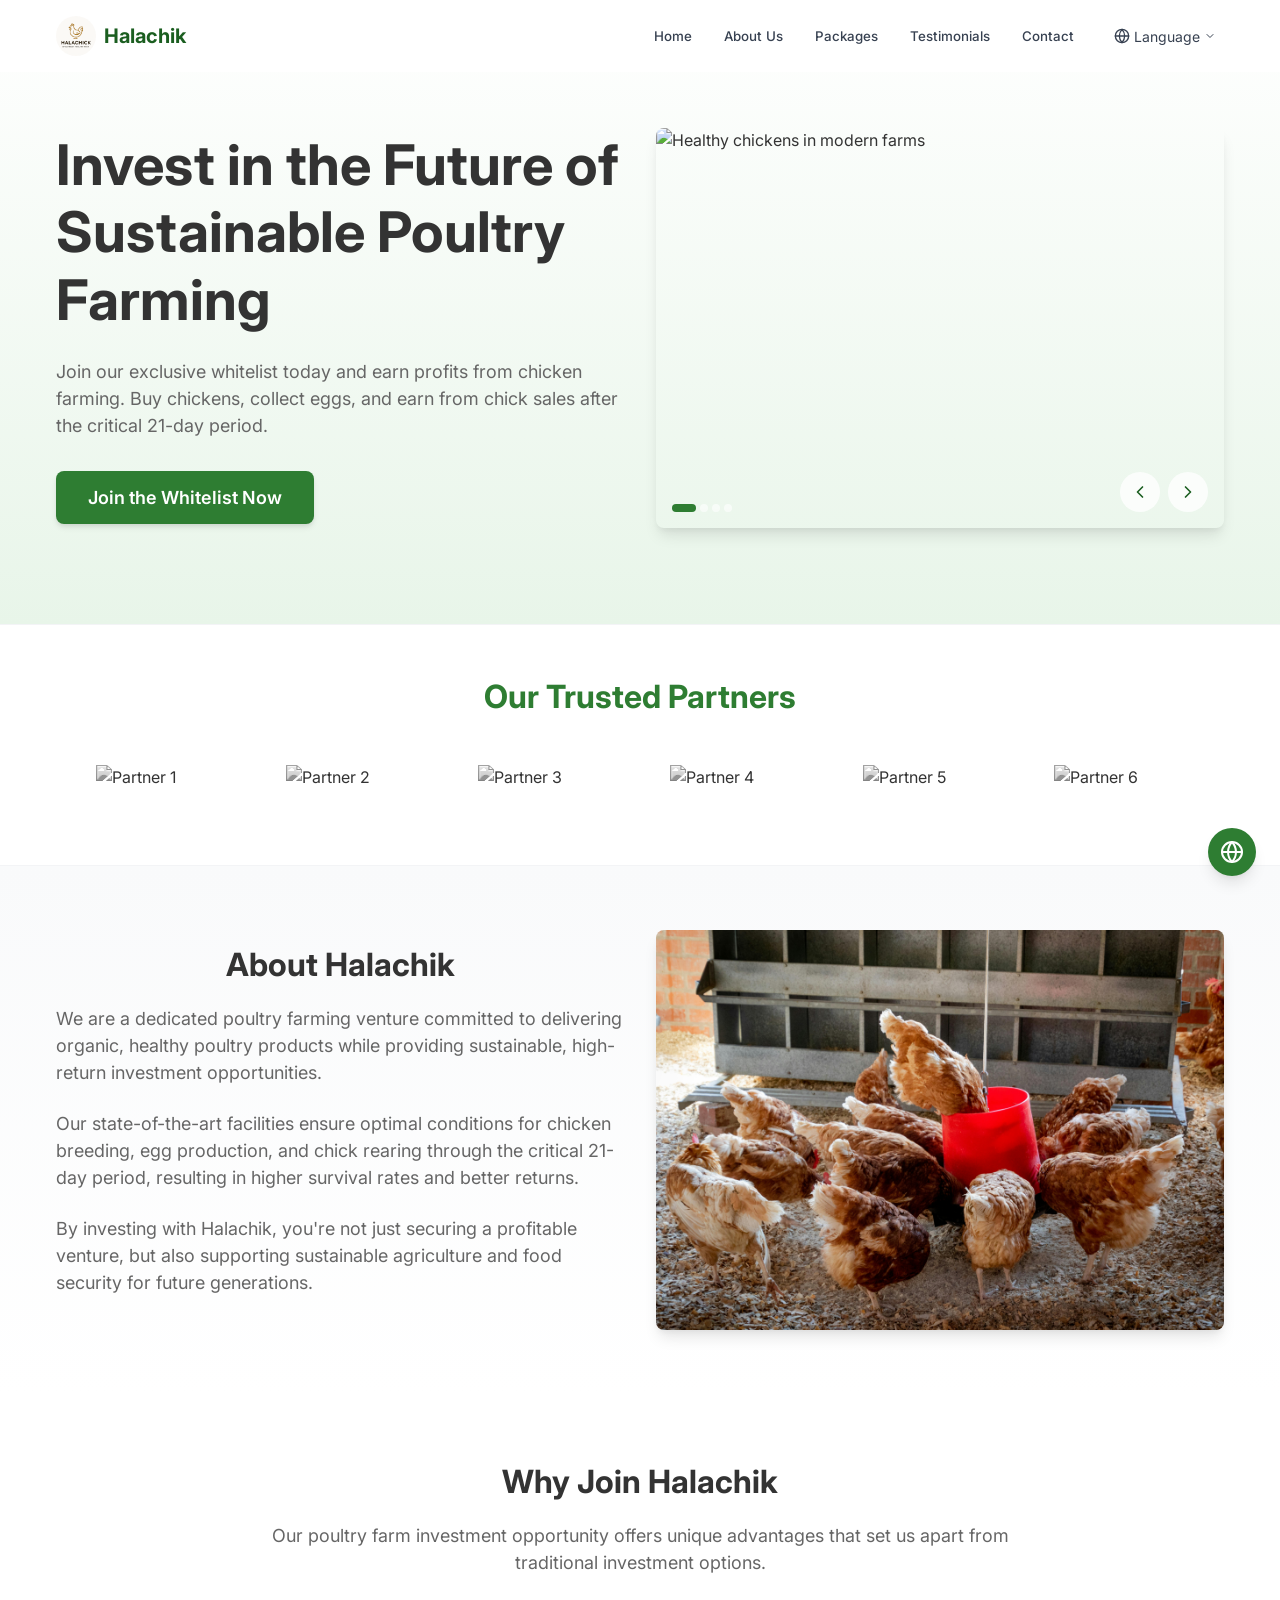
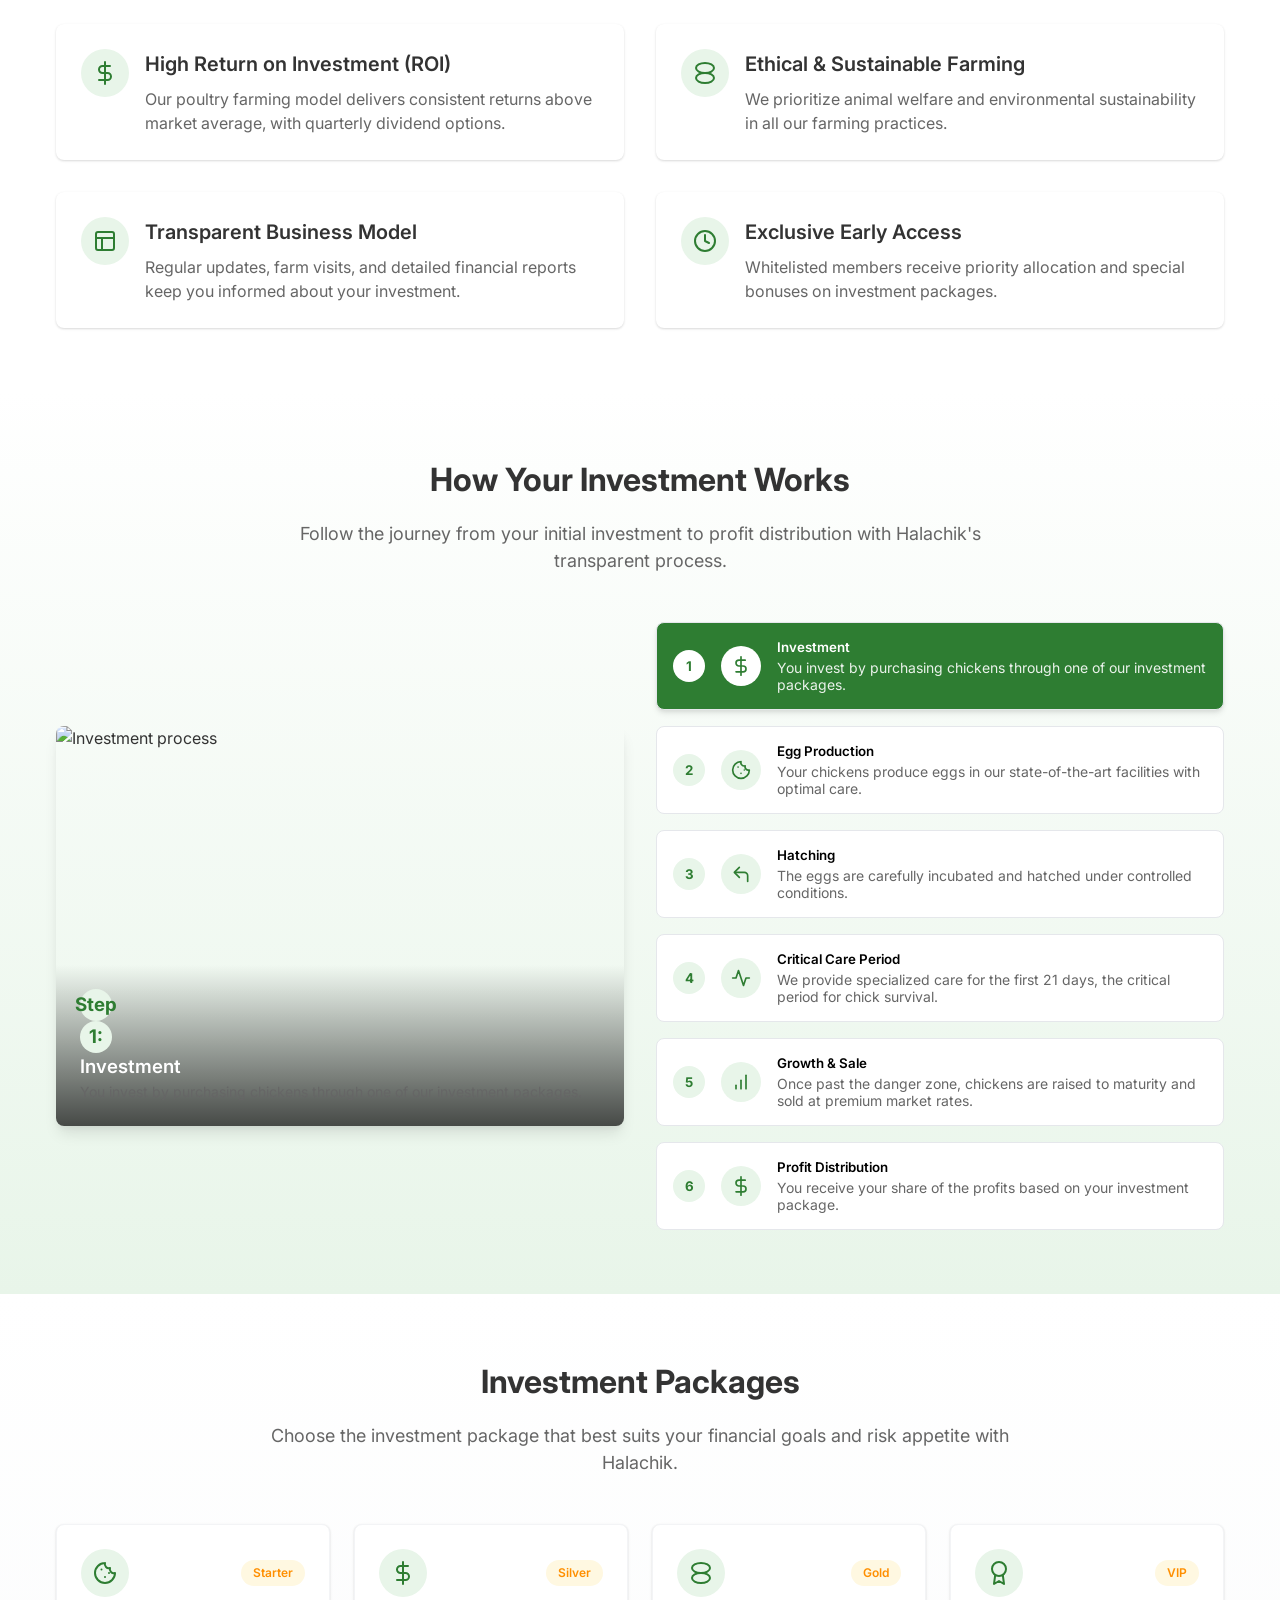
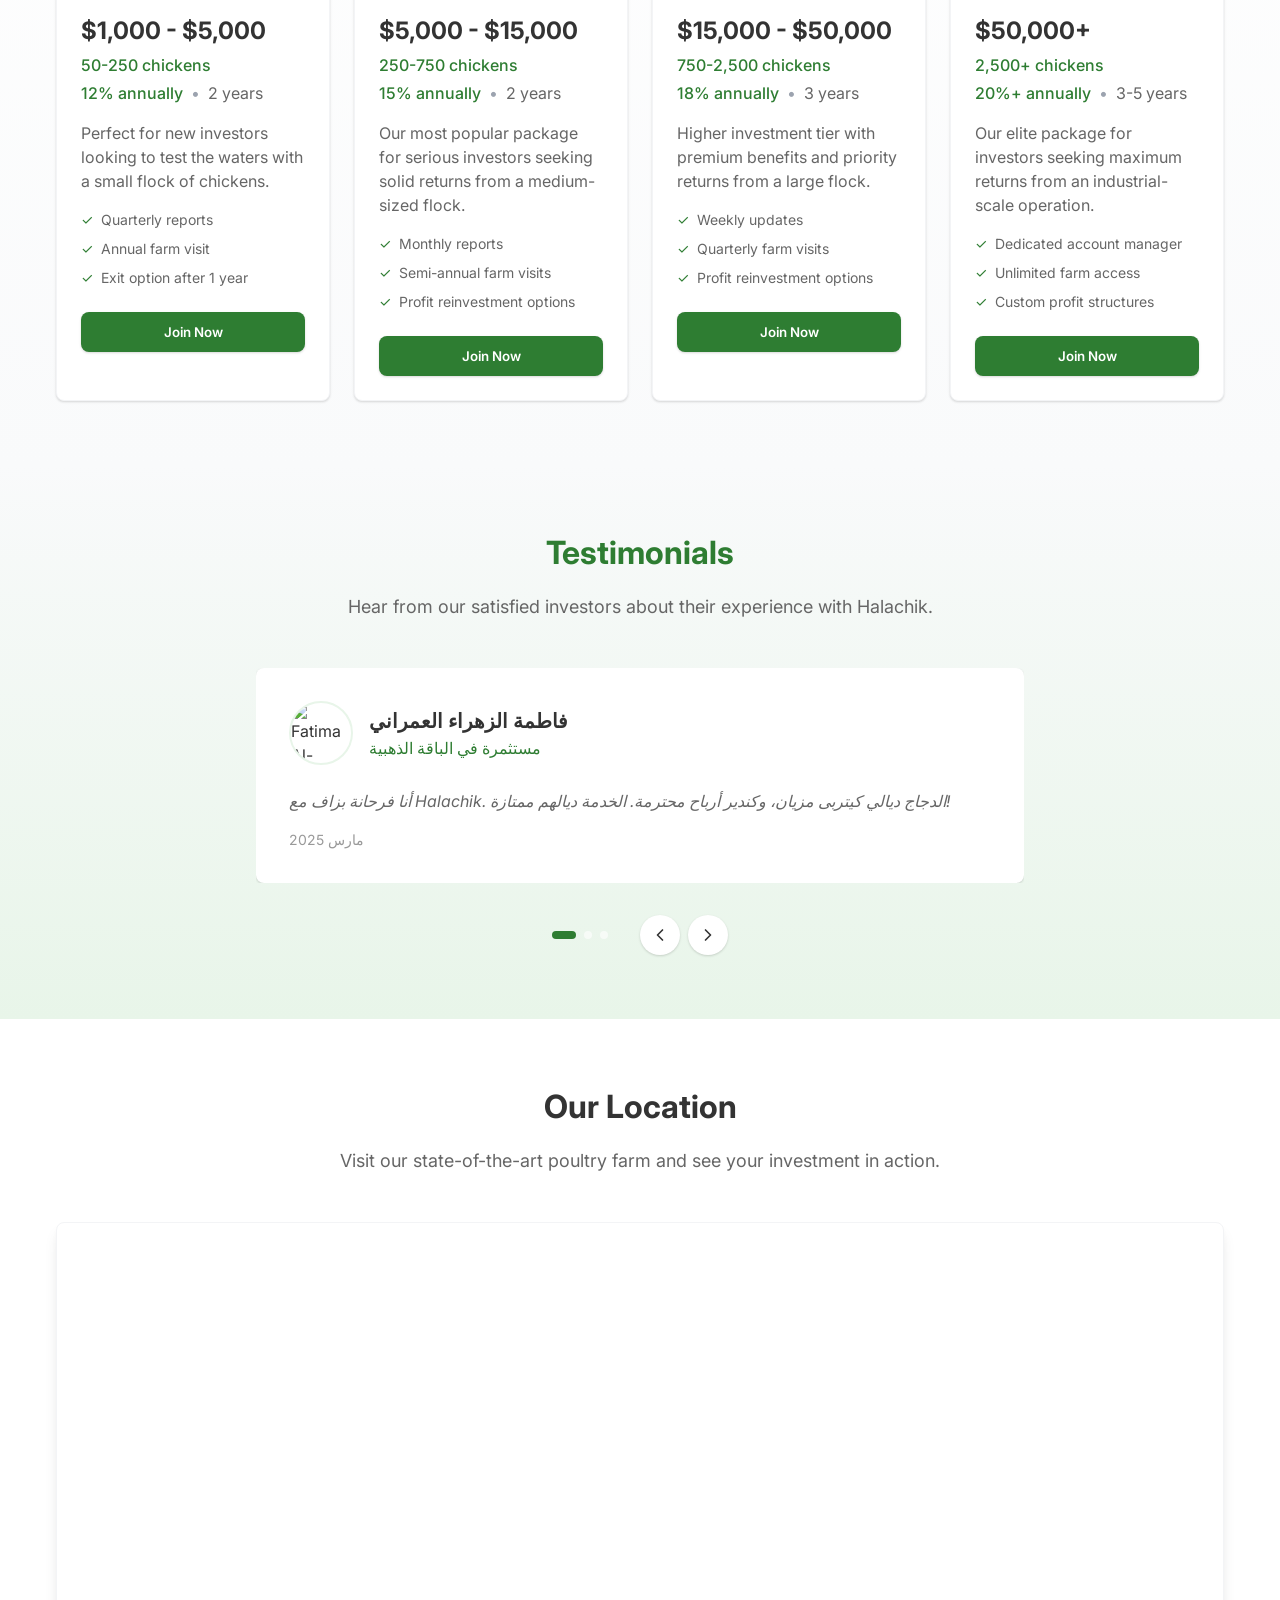
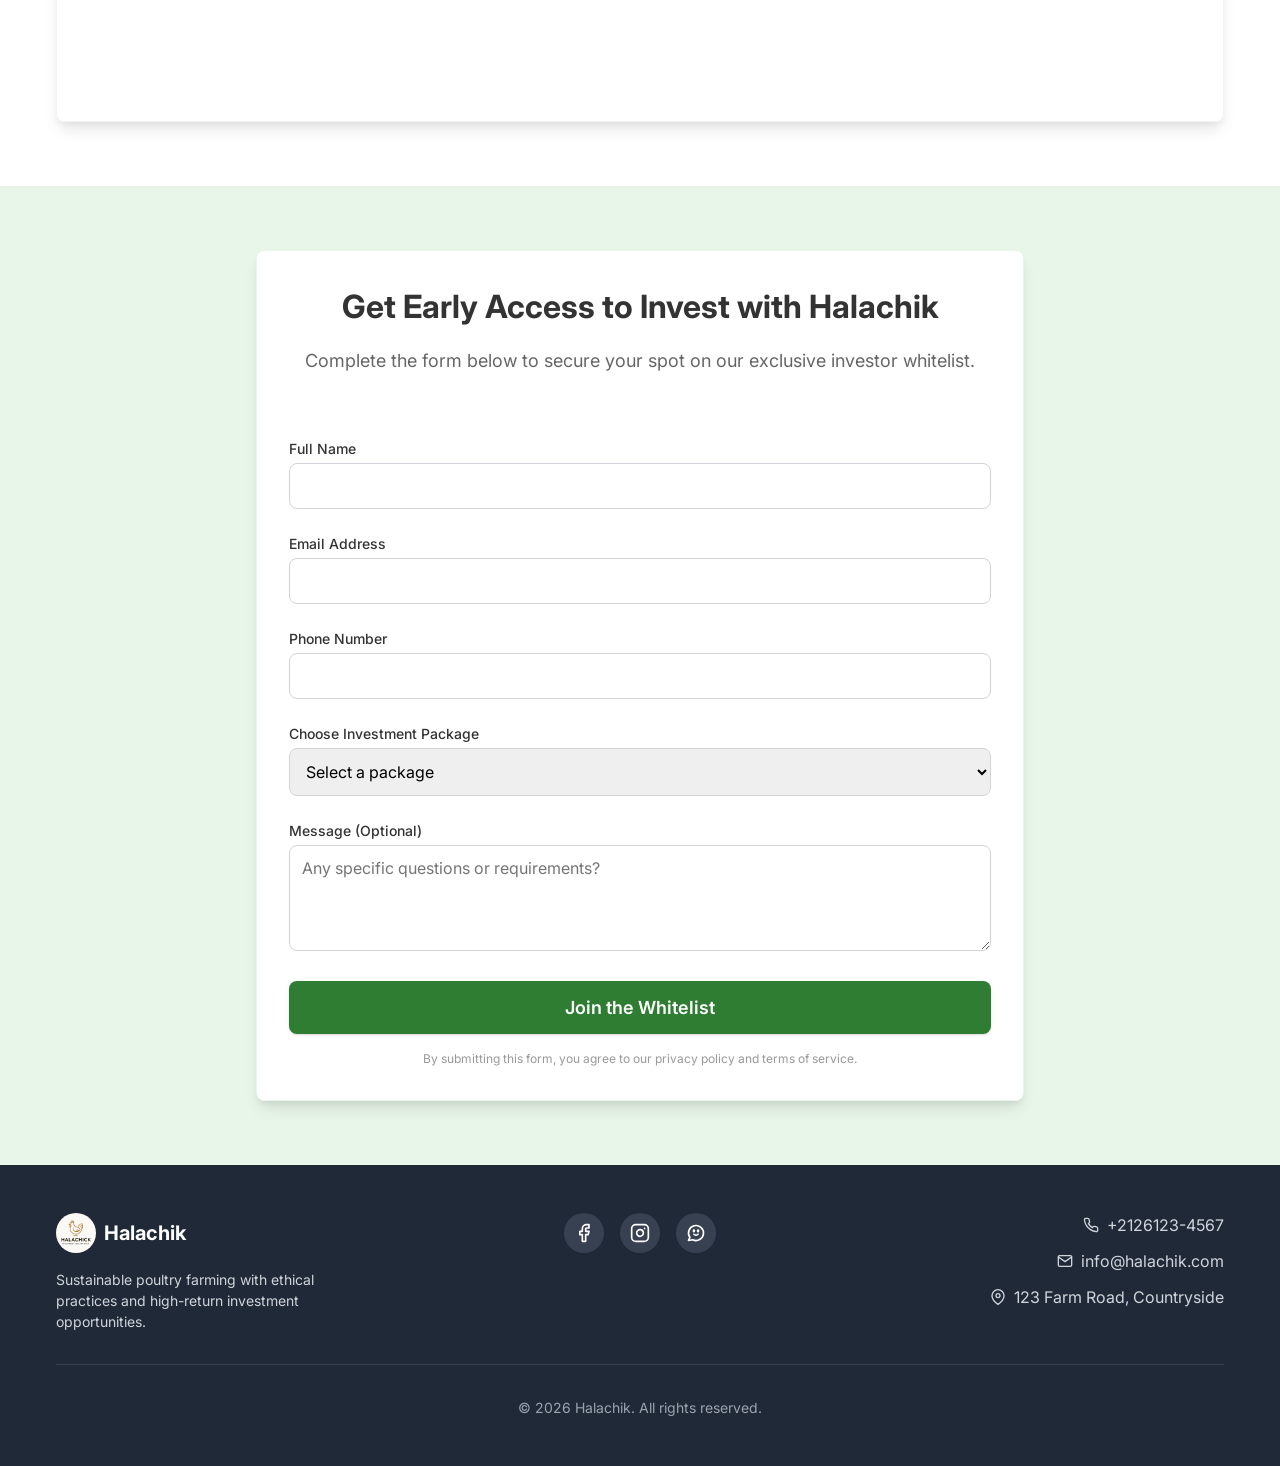
==== commit 95ef2dab: "Update index.html" ====
--- a/index.html
+++ b/index.html
@@ -774,7 +774,7 @@
       <div class="footer-grid">
         <div class="footer-brand">
           <div class="footer-logo">
-            <img src="assets/logo.svg" alt="Halachik Logo">
+            <img src="img/logo.png" alt="Halachik Logo">
             <span>Halachik</span>
           </div>
           <p class="footer-description" data-i18n="footer.description">Sustainable poultry farming with ethical practices and high-return investment opportunities.</p>
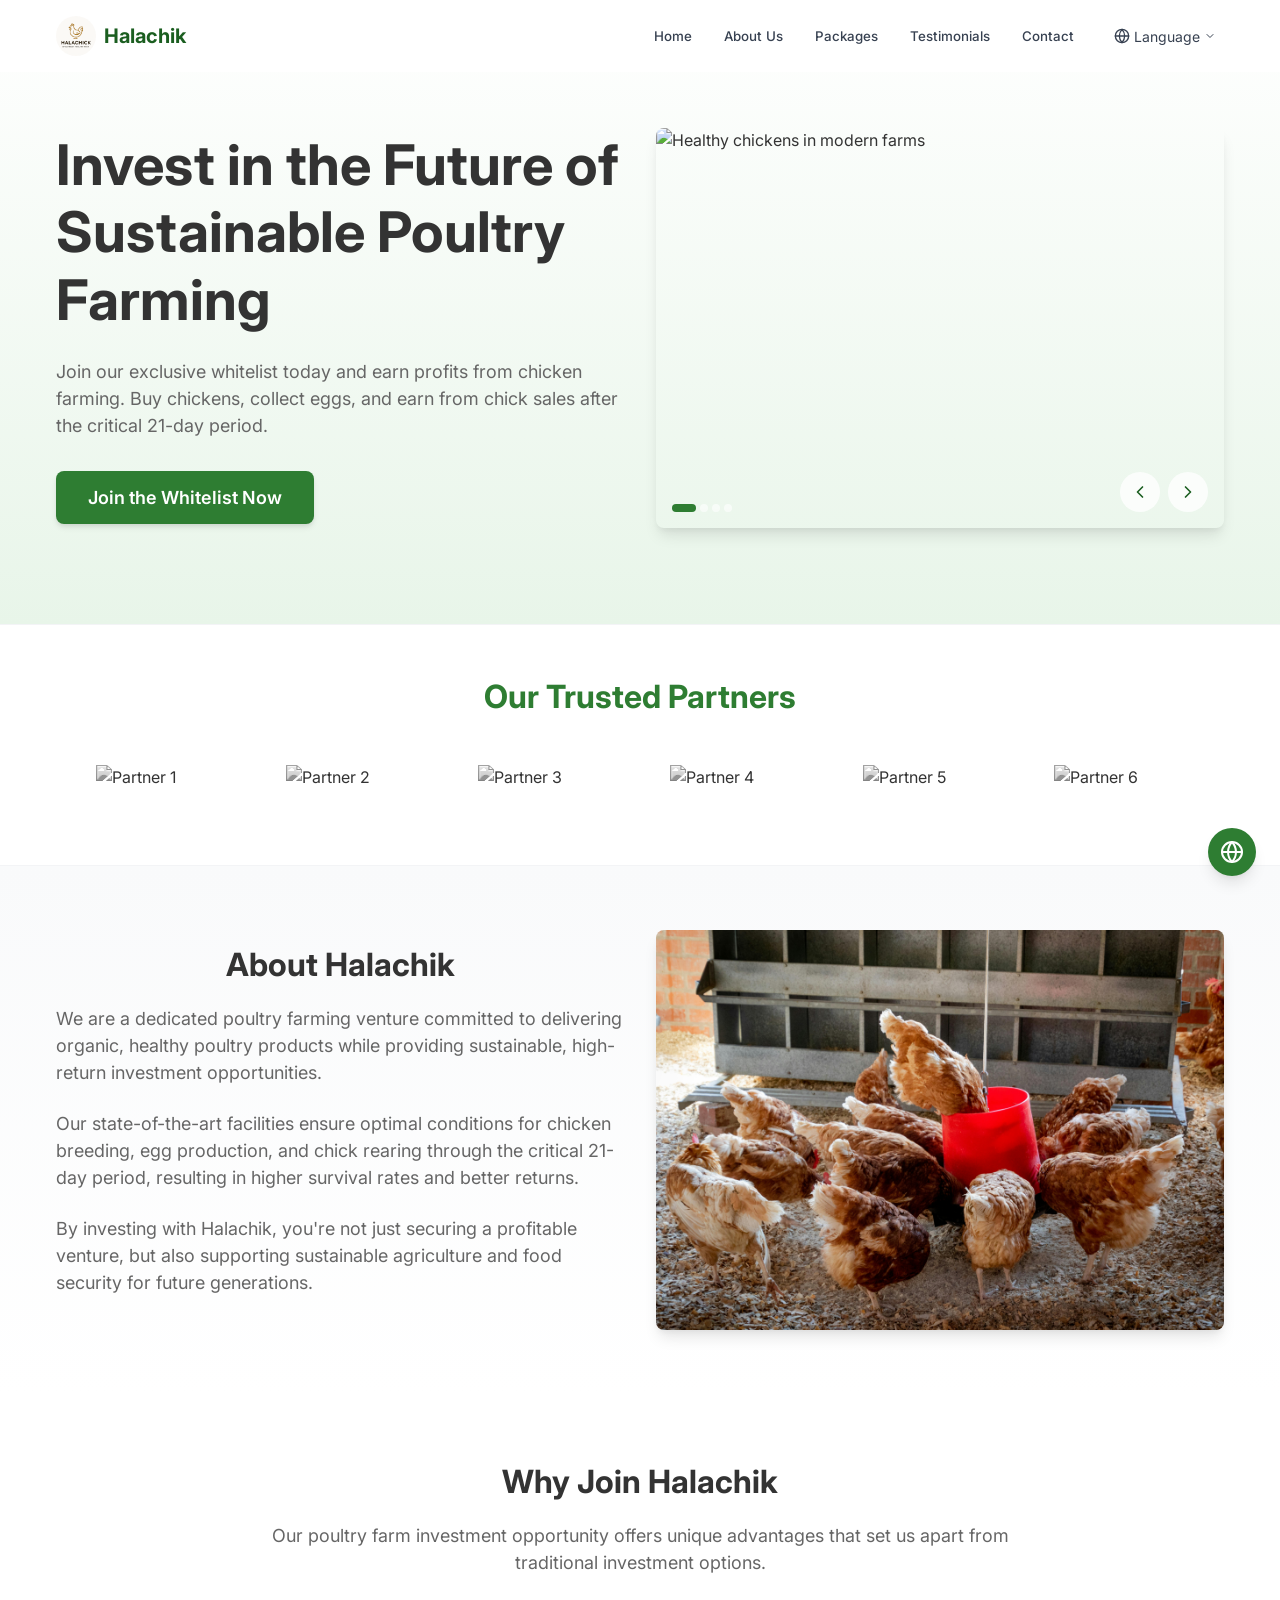
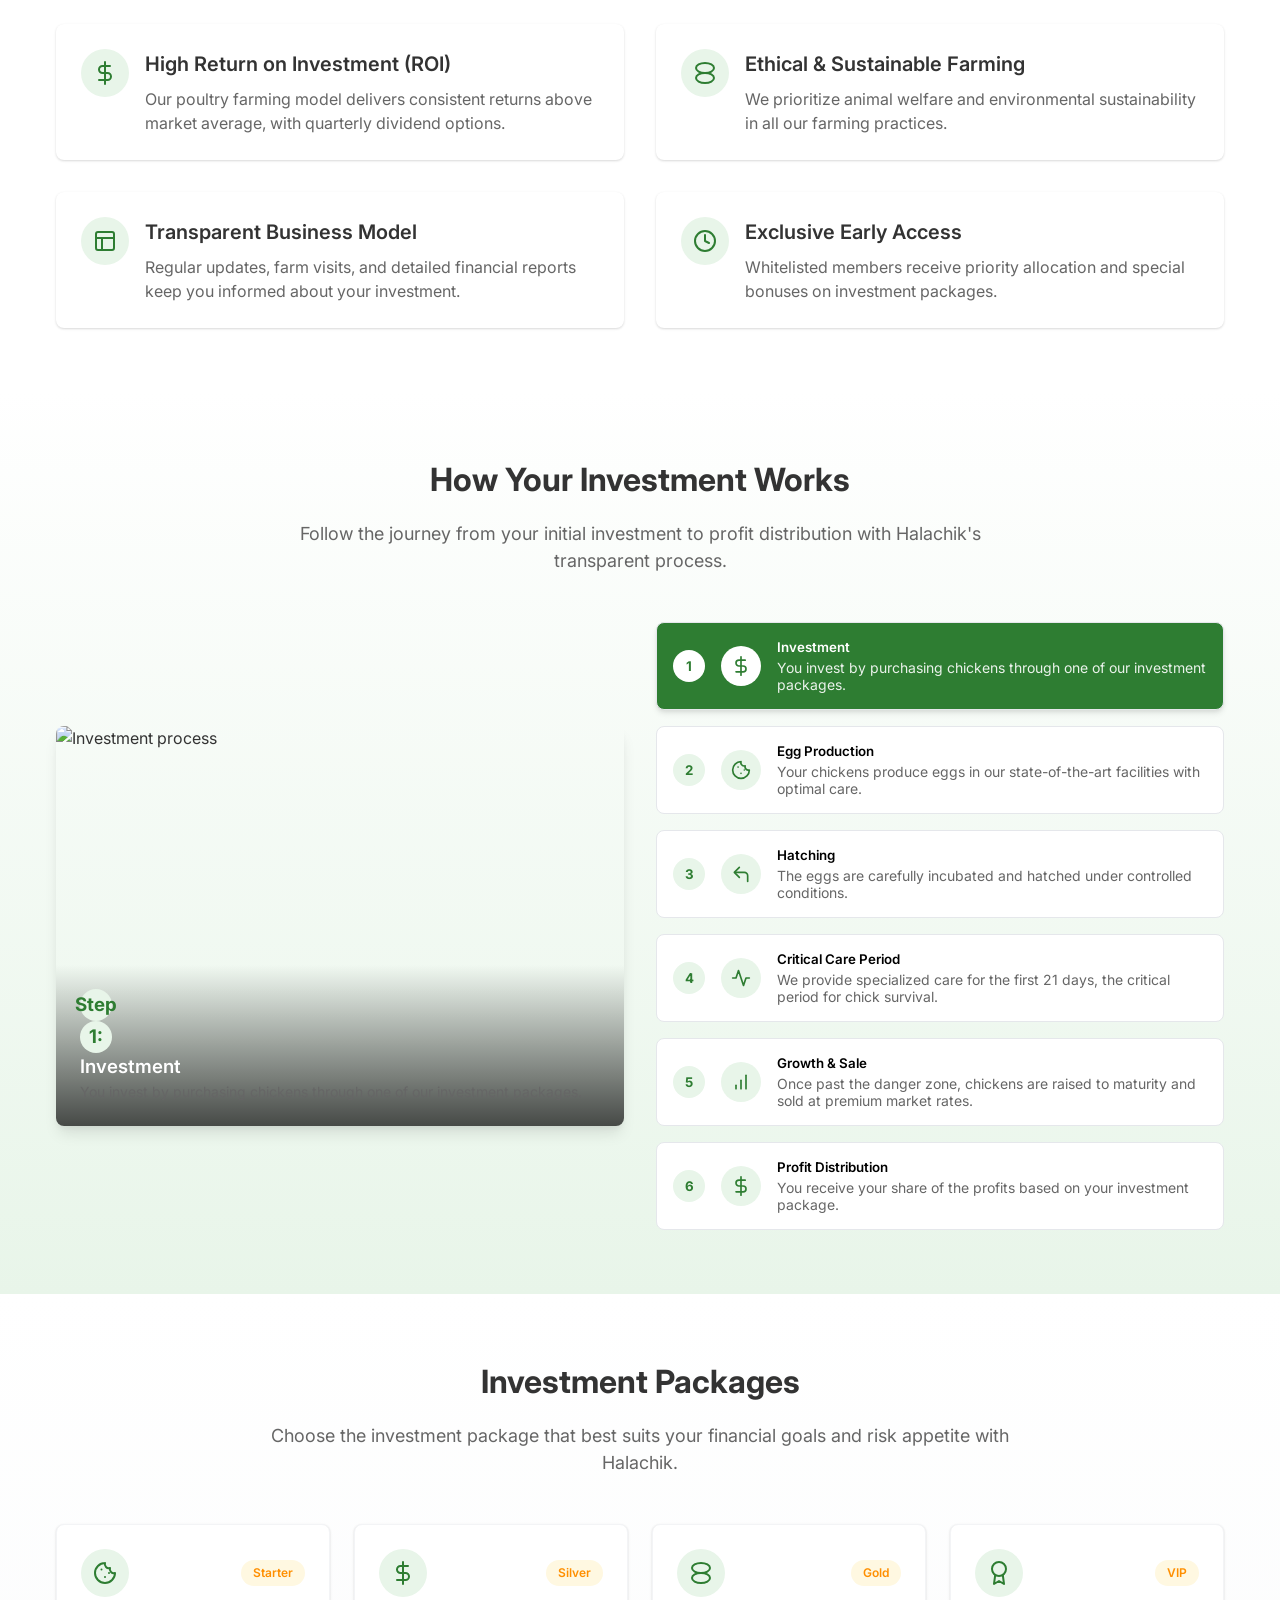
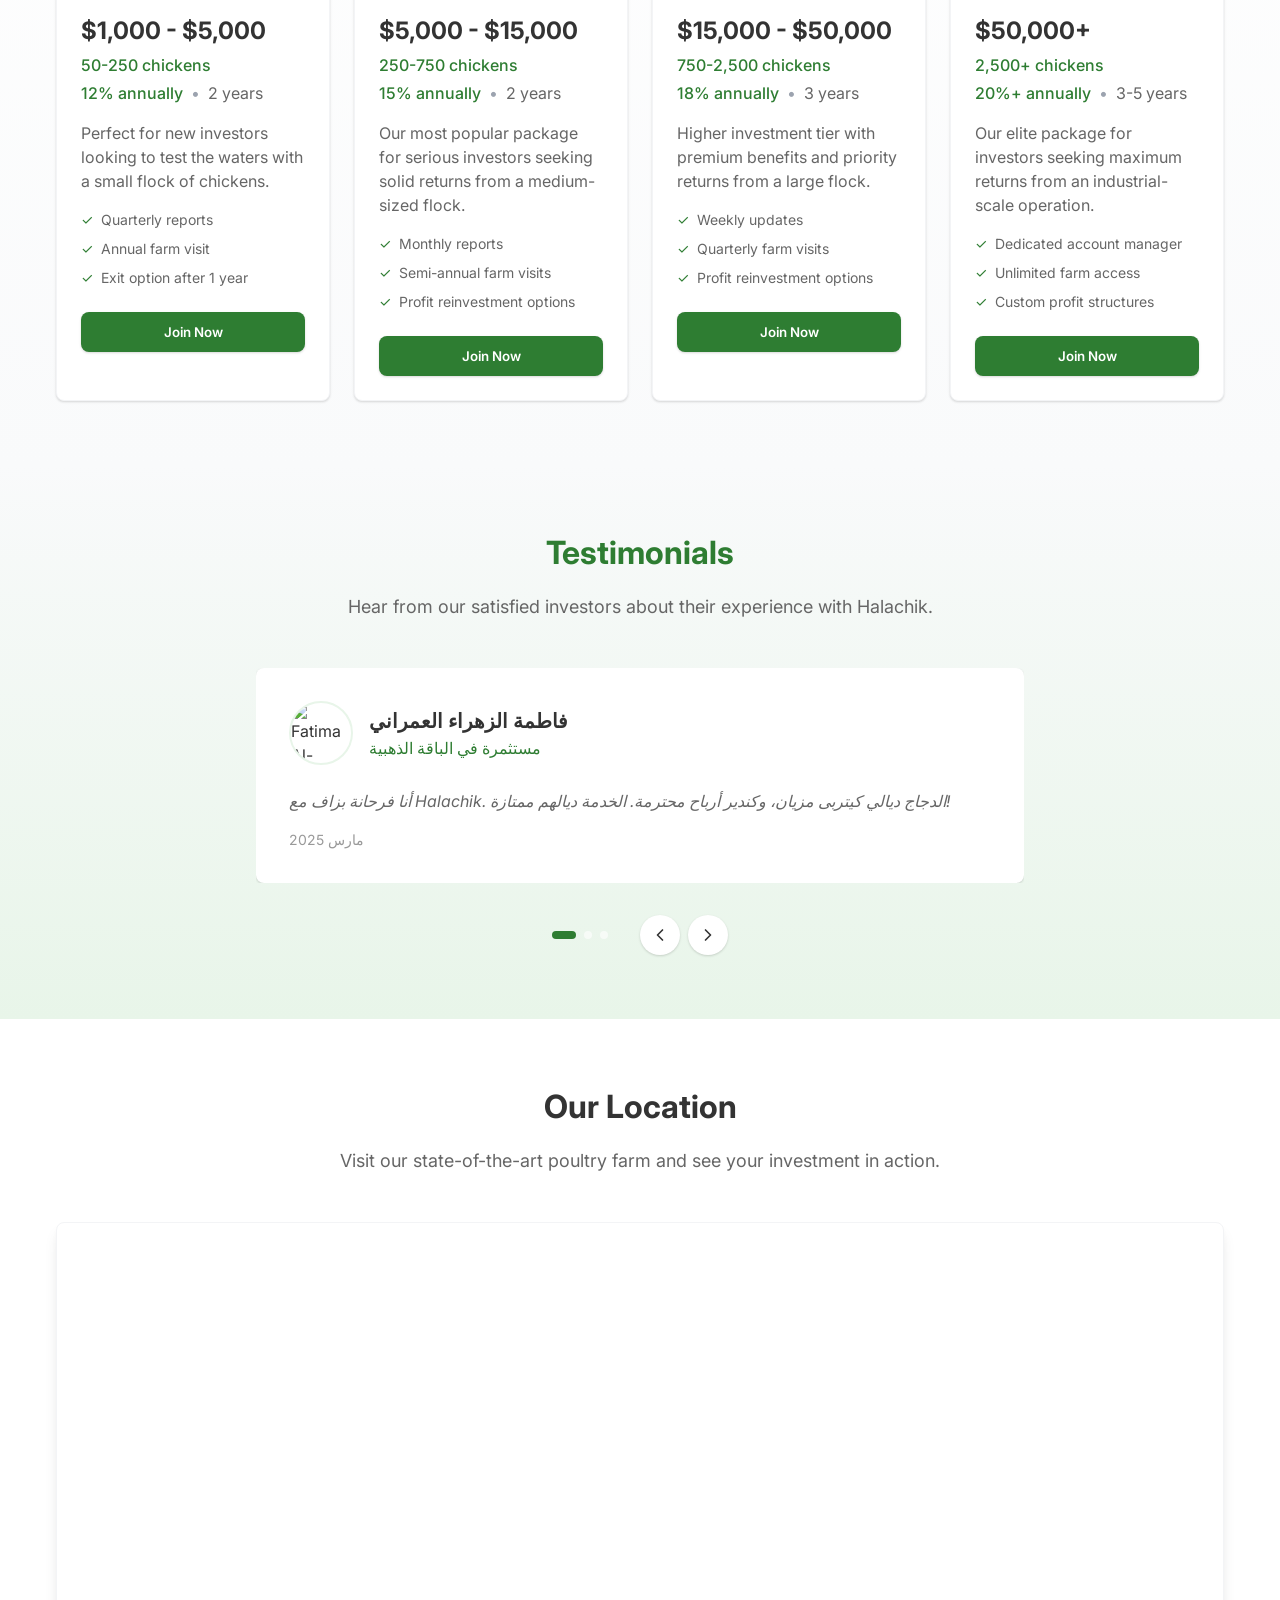
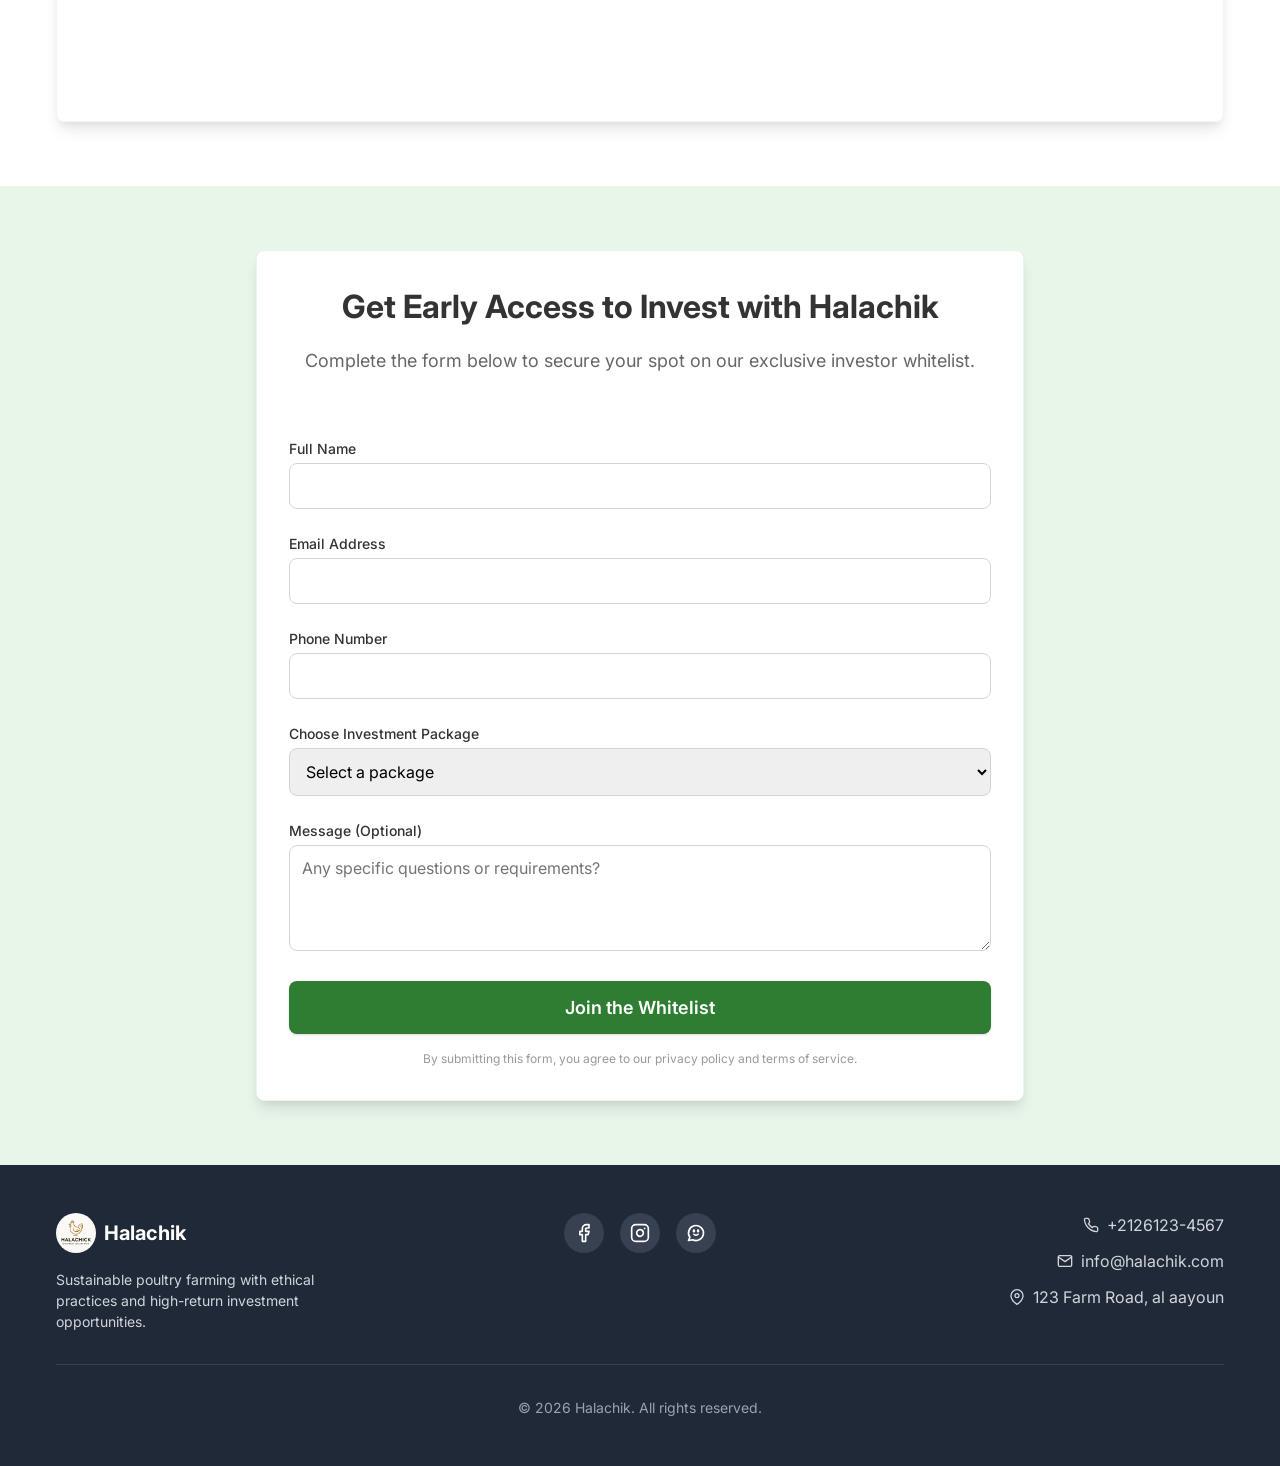
==== commit ebd4fc24: "Update index.html" ====
--- a/index.html
+++ b/index.html
@@ -822,7 +822,7 @@
               <path d="M21 10c0 7-9 13-9 13s-9-6-9-13a9 9 0 0 1 18 0z"></path>
               <circle cx="12" cy="10" r="3"></circle>
             </svg>
-            <span>123 Farm Road, Countryside</span>
+            <span>123 Farm Road, al aayoun</span>
           </div>
         </div>
       </div>
